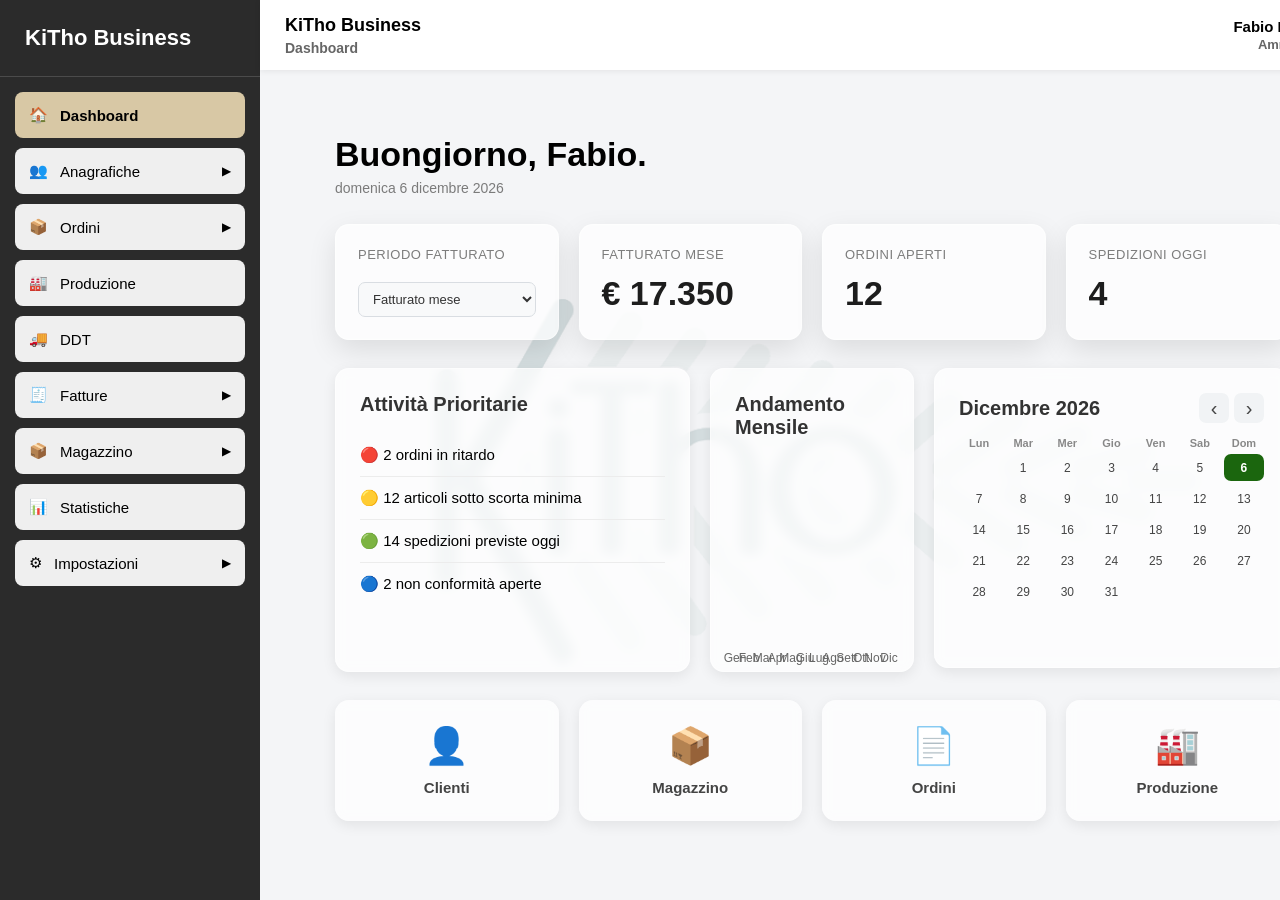
==== index.html @ 61ea40e3 "creato comando IMPORT EXCEL per menu Clienti" ====
<!DOCTYPE html>
<html lang="it">

<head>

    <meta charset="UTF-8">
    <meta name="viewport" content="width=device-width, initial-scale=1.0">

    <title>KiTho Business</title>

    <link rel="stylesheet" href="assets/css/variables.css">
    <link rel="stylesheet" href="assets/css/layout.css">
    <link rel="stylesheet" href="assets/css/components.css">
    <link rel="stylesheet" href="assets/css/main.css">
    <link rel="stylesheet" href="assets/css/login.css">
    <link rel="stylesheet" href="assets/css/dashboard.css">
    <link rel="stylesheet" href="components/button/button.css">
    <link rel="stylesheet" href="components/tabs/tabs.css">
    <link rel="stylesheet" href="components/modal/modal.css">
    <link rel="stylesheet" href="components/table/table.css">
    <link rel="stylesheet" href="modules/records/agents.css">
    <link rel="stylesheet" href="modules/records/customers.css">
    <link rel="stylesheet" href="modules/pn-warehouse/pn-warehouse.css">
    <link rel="stylesheet" href="modules/settings/company.css">
    <link rel="stylesheet" href="modules/access/access.css">
    <link rel="stylesheet" href="modules/access/access-new-user.css">
    <link rel="stylesheet" href="modules/settings/internal-warehouse.css">
    <link rel="stylesheet" href="modules/settings/system.css">
    <link rel="stylesheet" href="modules/settings/appearance.css">
    <link rel="stylesheet" href="modules/settings/documents.css">
    <link rel="stylesheet" href="modules/records/customer/customer-documents.css">
    <link rel="stylesheet" href="modules/records/customer/customer-notes.css">
    <link rel="stylesheet" href="modules/records/customer/customer-attachments.css">
    <link rel="stylesheet" href="modules/records/suppliers.css">
    <link rel="stylesheet" href="modules/bom/bom-list.css">
    <link rel="stylesheet" href="modules/items/items.css">
    <link rel="stylesheet" href="modules/items-selector/items-selector.css">
    <link rel="icon" type="image/png" href="assets/images/logo_KT_favicon2.png">
    
    

</head>

<body>

    <div id="app"></div>

    <script src="assets/libs/xlsx.full.min.js"></script>

    <script src="services/mock/users.js"></script>
    <script src="services/mock/roles.js"></script>
    <script src="config/version.js"></script>
    <script src="modules/auth/session.js"></script>
    <script src="modules/auth/logout.js"></script>
    <script src="modules/auth/auth.js"></script>
    <script src="modules/auth/login.js"></script>
    <script src="modules/core/utils.js"></script>
    <script src="modules/core/workspace.js"></script>
    <script src="modules/core/router.js"></script>
    <script src="modules/pages/dashboard.js"></script>
    <script src="modules/pages/pages.js"></script>
    <script src="modules/bom/bom-list.js"></script>
    <script src="modules/bom/bom-new.js"></script>
    <script src="modules/bom/bom-detail.js"></script>
    <script src="modules/records/agents.js"></script>
    <script src="modules/export/export-excel.js"></script>
    <script src="modules/settings/company-data.js"></script>
    <script src="modules/settings/masterdata.js"></script>
    <script src="modules/records/customer/customer-import.js"></script>
    <script src="modules/records/customers.js"></script>
    <script src="modules/pn-warehouse/pn-warehouse.js"></script>
    <script src="modules/pn-warehouse/pn-warehouse-load.js"></script>
    <script src="modules/pn-warehouse/pn-warehouse-unload.js"></script>
    <script src="modules/pn-warehouse/pn-warehouse-transfer.js"></script>
    <script src="modules/pn-warehouse/pn-warehouse-inventory.js"></script>
    <script src="modules/stock-warehouse/stock-warehouse.js"></script>
    <script src="modules/stock-warehouse/stock-warehouse-tabs.js"></script>
    <script src="modules/sales-invoice/sales-invoice.js"></script>
    <script src="modules/sales-invoice/sales-invoice-tab.js"></script>
    <script src="modules/sales-invoice/sales-invoice-new.js"></script>
    <script src="modules/sales-invoice/sales-invoice-details.js"></script>
    <script src="modules/purchasing-invoice/purchasing-invoice.js"></script>
    <script src="modules/purchasing-invoice/purchasing-invoice-tab.js"></script>
    <script src="modules/purchasing-invoice/purchasing-invoice-new.js"></script>
    <script src="modules/purchasing-invoice/purchasing-invoice-details.js"></script>
    <script src="modules/ddt/ddt.js"></script>
    <script src="modules/ddt/ddt-tabs.js"></script>
    <script src="modules/ddt/ddt-new.js"></script>
    <script src="modules/ddt/ddt-details.js"></script>
    <script src="modules/records/customer/customer-tabs.js"></script>
    <script src="modules/records/customer/customer-anagraphic.js"></script>
    <script src="modules/records/customer/customer-contacts.js"></script>
    <script src="modules/records/customer/customer-commercial.js"></script>
    <script src="modules/records/customer/customer-tax.js"></script>
    <script src="modules/records/customer/customer-documents.js"></script>
    <script src="modules/records/customer/customer-notes.js"></script>
    <script src="modules/records/customer/customer-attachments.js"></script>
    <script src="modules/records/customer/customer-attachments-modal.js"></script>
    <script src="modules/records/customer/customer-details.js"></script>
    <script src="modules/records/customer/customer-new.js"></script>
    <script src="modules/records/suppliers.js"></script>
    <script src="modules/records/suppliers/suppliers-tabs.js"></script>
    <script src="modules/records/suppliers/suppliers-anagraphic.js"></script>
    <script src="modules/records/suppliers/suppliers-contacts.js"></script>
    <script src="modules/records/suppliers/suppliers-notes.js"></script>
    <script src="modules/records/suppliers/suppliers-attachments.js"></script>
    <script src="modules/records/suppliers/suppliers-attachments-modal.js"></script>
    <script src="modules/records/suppliers/suppliers-details.js"></script>
    <script src="modules/records/suppliers/suppliers-new.js"></script>
    <script src="modules/records/carriers.js"></script>
    <script src="modules/records/carriers/carriers-tabs.js"></script>
    <script src="modules/records/carriers/carriers-anagraphic.js"></script>
    <script src="modules/records/carriers/carriers-contacts.js"></script>
    <script src="modules/records/carriers/carriers-notes.js"></script>
    <script src="modules/records/carriers/carriers-attachments.js"></script>
    <script src="modules/records/carriers/carriers-attachments-modal.js"></script>
    <script src="modules/records/carriers/carriers-details.js"></script>
    <script src="modules/records/carriers/carriers-new.js"></script>
    <script src="modules/items/items.js"></script>
    <script src="modules/items/items-stock.js"></script>
    <script src="modules/items-selector/items-selector.js"></script>
    <script src="modules/core/menu.js"></script>
    <script src="modules/core/permissions.js"></script>
    <script src="modules/core/sidebar.js"></script>
    <script src="modules/layout/layout.js"></script>
    <script src="modules/settings/company.js"></script>
    <script src="modules/access/access.js"></script>
    <script src="modules/access/access-new-user.js"></script>
    <script src="modules/settings/system.js"></script>
    <script src="modules/settings/internal-warehouse.js"></script>
    <script src="modules/settings/appearance.js"></script>
    <script src="modules/settings/documents.js"></script>
    <script src="modules/core/app.js"></script>
    <script src="components/tabs/tabs.js"></script>
    <script src="components/table/table.js"></script>
    <script src="components/modal/modal.js"></script>

    
    

</body>

</html>
---- assets/css/variables.css ----
:root {

    /* ==========================================================
       COLORS
    ========================================================== */

    /* ==========================================================
       BRAND
    ========================================================== */

    --km-text-primary: #222222;
    --km-text-secondary: #666666;

    /* ==========================================================
       BACKGROUND
    ========================================================== */

    --km-background: #f4f4f4;
    --km-surface: #ffffff;

    /* ==========================================================
       SIDEBAR
    ========================================================== */

    --km-sidebar-bg: #2b2b2b;
    --km-sidebar-text: #ffffff;
    --km-sidebar-hover: #3a3a3a;
    --km-sidebar-active: #d8c8a5;
    --km-sidebar-tree-line: #5f5f5f;

    /* ==========================================================
       BORDERS
    ========================================================== */

    --km-border: #dddddd;

    /* ==========================================================
       STATUS
    ========================================================== */

    --km-success: #28a745;
    --km-warning: #ffc107;
    --km-danger: #dc3545;

}
---- assets/css/layout.css ----
/* ==========================================================
   LAYOUT PRINCIPALE
========================================================== */

* {
    box-sizing: border-box;
}

html,
body {
    margin: 0;
    padding: 0;
    height: 100%;
    font-family: Ebrima, sans-serif;
    background: #f4f5f7;
}

#app {
    height: 100vh;
}

.km-layout {
    display: flex;
    height: 100vh;
}

/* ==========================================================
   SIDEBAR
========================================================== */

.km-sidebar {

    width: 260px;

    min-width:260px;

    flex-shrink:0;

    background: var(--km-sidebar-bg);

    color: var(--km-sidebar-text);

    display: flex;

    flex-direction: column;

    overflow-y: auto;

    overflow-x: hidden;

    height: calc(100vh - var(--km-header-height));

}

.km-logo {

    padding: 25px;

    font-size: 22px;

    font-weight: bold;

    border-bottom: 1px solid rgba(255,255,255,.15);

}

.km-menu {

    display: flex;

    flex-direction: column;

    padding: 15px;

    gap: 10px;

}

.km-menu button {

    border: none;

    padding: 14px;

    border-radius: 8px;

    cursor: pointer;

    font-size: 15px;

}

/* ==========================================================
   CONTENUTO
========================================================== */

.km-content {

    flex: 1;

    display: flex;

    flex-direction: column;

}

.km-header {

    height: 70px;

    background: white;

    display: flex;

    align-items: center;

    padding: 0 25px;

    font-size: 22px;

    font-weight: bold;

    box-shadow: 0 1px 6px rgba(0,0,0,.08);

}

.km-workspace{

    flex:1;

    min-width:0;

    display:flex;

    flex-direction:column;

    padding:30px;

    overflow-y:auto;

    overflow-x:auto;

    scrollbar-gutter:stable;

}




/**
RUOLI
*/

.km-settings-toolbar{

    display:flex;

    justify-content:flex-start;

    margin-bottom:20px;

}

.km-settings-table{

    width:100%;

    overflow:auto;

}

.km-settings-table table{

    width:auto;

    min-width:500px;

    border-collapse:collapse;

}

.km-settings-table th{

    text-align:left;

    padding:12px;

    border-bottom:1px solid #E5E7EB;

}

.km-settings-table td{

    padding:12px;

    border-bottom:1px solid #F0F0F0;

}

.km-settings-actions{

    white-space:nowrap;

}

.km-role-row{

    display:flex;

    align-items:center;

    gap:12px;

}

.km-settings-actions{

    white-space:nowrap;

    text-align:center;

}

.km-page-content{

    flex:1;

    overflow:auto;

}

.km-settings-table th:not(:first-child){

    text-align:center;

}

.km-settings-table td:not(:first-child){

    text-align:center;

}

.km-input{

    width:100%;
    height:36px;
    padding:0 10px;
    border:1px solid #d5d5d5;
    border-radius:6px;
    background:#fff;
    font-size:14px;
    outline:none;
    transition:.20s;
}

.km-input:focus{

    border-color:#4b7a58;

    box-shadow:0 0 0 3px rgba(75,122,88,.12);

}

.km-date-input{

    width:180px;

}
---- assets/css/components.css ----
/*
|--------------------------------------------------------------------------
| Components
|--------------------------------------------------------------------------
| Tutti i componenti riutilizzabili del gestionale.
|
| Pulsanti
| Form
| Tabelle
| Card
| Badge
| Popup
|--------------------------------------------------------------------------
*/

.km-menu-button.active {

    background-color: #d8c8a5;

    font-weight: 600;

}

.km-header-content{

    display:flex;

    justify-content:space-between;

    align-items:center;

    flex:1

}

.km-header-left{

    display:flex;

    flex-direction:column;

    gap:4px;

}

.km-header-user{

    position:relative;
    
    display:flex;

    flex-direction:column;

    align-items:flex-end;

    gap:2px;

    cursor:pointer;

}

.km-user-name{

    font-size:15px;

    font-weight:600;

}

.km-user-role{

    font-size:13px;

    color:var(--km-text-secondary);

}

.km-app-name {

    font-size: 18px;
    font-weight: 700;

}

.km-breadcrumb {

    font-size: 14px;
    color: var(--km-text-secondary);

}

.km-menu-button{

    display:flex;

    justify-content:space-between;

    align-items:center;

    width:100%;

}

.km-menu-left{

    display:flex;

    align-items:center;

    gap:12px;

}

.km-menu-arrow{

    font-size:12px;

}

.km-menu-group {

    width: 100%;

}

.km-submenu{

    display:none;

    flex-direction:column;

    position:relative;

    margin-left:18px;

    padding-left:14px;

}

.km-submenu.open{

    display:flex;

}

.km-submenu-button{

    position:relative;

    width:100%;

    border:none;

    background:transparent;

    color:white;

    text-align:left;

    padding:10px 14px 10px 18px;

    cursor:pointer;

    font-size:14px;

    border-radius:6px;

}

.km-submenu-button::before{

    content:"•";

    position:absolute;

    left:0;

    color:#bdbdbd;

}

.km-submenu-button:hover{

    background:rgba(255,255,255,.08);

}

.km-submenu-button.active{

    background:rgba(255,255,255,.12);

    border-left:3px solid #d8c8a5;

    font-weight:600;

}

.km-menu-arrow{

    transition:transform .20s ease;

}

.km-menu-arrow.open{

    transform:rotate(90deg);

}

.km-submenu::before{

    content:"";

    position:absolute;

    left:0;

    top:6px;

    bottom:6px;

    width:1px;

    background: var(--km-sidebar-tree-line);

}

/* ==========================================================
   HEADER USER MENU
========================================================== */

.km-user-top{

    display:flex;

    align-items:center;

    gap:8px;

}

.km-user-arrow{

    font-size:11px;

    transition:transform .20s ease;

}

.km-user-menu{

    position:absolute;

    top:60px;

    right:0;

    width:220px;

    background:white;

    border:1px solid var(--km-border);

    border-radius:8px;

    box-shadow:0 6px 18px rgba(0,0,0,.12);

    display:none;

    flex-direction:column;

    overflow:hidden;

    z-index:1000;

}

.km-user-menu.open{

    display:flex;

}

.km-user-menu-item{

    border:none;

    background:white;

    padding:14px 18px;

    text-align:left;

    cursor:pointer;

    font-size:14px;

}

.km-user-menu-item:hover{

    background:#f5f5f5;

}
---- assets/css/main.css ----
/*
|--------------------------------------------------------------------------
| Main
|--------------------------------------------------------------------------
| Punto di ingresso degli stili.
|--------------------------------------------------------------------------
*/
---- assets/css/login.css ----
.km-login{

    display:flex;

    justify-content:center;

    align-items:center;

    width:100vw;

    height:100vh;

    background:#f4f4f4;

}

.km-login-card{

    width:380px;

    background:white;

    border-radius:12px;

    padding:40px;

    display:flex;

    flex-direction:column;

    gap:16px;

    box-shadow:0 12px 40px rgba(0,0,0,.08);

}

.km-login-title{

    font-size:28px;

    font-weight:700;

    text-align:center;

}

.km-login-subtitle{

    text-align:center;

    color:#777;

    margin-bottom:30px;

}

.km-login-card input{

    padding:12px;

    border:1px solid #dcdcdc;

    border-radius:6px;

}

.km-login-card button{

    padding:14px;

    font-weight:600;

    border:none;

    border-radius:6px;

    cursor:pointer;

    background:var(--km-sidebar-bg);

    color:white;

}

.km-login-message{

    min-height:20px;

    color:#c62828;

    font-size:14px;

}

.km-login-logo{

    display:block;

    width:160px;

    max-width:70%;

    height:auto;

    margin:0 auto 20px auto;

}

.km-login-version{

    margin-top:20px;

    font-size:12px;

    color:#999;

    text-align:center;

    line-height:1.6;

}
---- assets/css/dashboard.css ----
/* ==========================================================
   DASHBOARD
========================================================== */

.km-dashboard{

    width:100%;
    height: auto;

    position:relative;


    padding:35px 45px;

    box-sizing:border-box;

}

.km-dashboard-logo{

    position:absolute;

    width:80%;

    left:50%;
    top:50%;

    transform:translate(-50%,-50%);

    opacity:.15;

    pointer-events:none;

    user-select:none;

    z-index:0;

}

.km-dashboard-content{

    position:relative;

    z-index:2;

    display:flex;

    flex-direction:column;

    gap:28px;

}

/* ==========================================================
   HEADER
========================================================== */

.km-dashboard-header{

    display:flex;

    justify-content:space-between;

    align-items:flex-start;

}

.km-dashboard-header h1{

    margin:0;

    font-size:34px;

    font-weight:600;

}

#km-dashboard-date{

    display:block;

    margin-top:6px;

    color:#7b7b7b;

    font-size:14px;

}

/* ==========================================================
   KPI
========================================================== */

.km-dashboard-kpi{

    display:grid;

    grid-template-columns:repeat(4,1fr);

    gap:20px;

}

.km-kpi-card{

    background:rgba(255,255,255,.72);

    backdrop-filter:blur(1px);

    -webkit-backdrop-filter:blur(1px);

    border:1px solid rgba(255,255,255,.45);

    border-radius:14px;

    padding:22px;

    box-shadow:0 10px 28px rgba(0,0,0,.10);

    transition:.25s;

}

.km-kpi-card:hover{

    transform:translateY(-2px);

    box-shadow:0 8px 20px rgba(0,0,0,.12);

}

.km-kpi-title{

    display:block;

    color:#7c7c7c;

    font-size:13px;

    margin-bottom:12px;

    text-transform:uppercase;

    letter-spacing:.5px;

}

.km-kpi-card h2{

    margin:0;

    font-size:34px;

    font-weight:700;

    color:#1d1d1d;

}

/* ==========================================================
   PANNELLI CENTRALI
========================================================== */

.km-dashboard-panels{

    display:grid;

    grid-template-columns:355px 1fr 355px;

    gap:20px;

}

.km-dashboard-panel{

    background:rgba(255,255,255,.72);

    backdrop-filter:blur(6px);

    -webkit-backdrop-filter:blur(6px);

    border:1px solid rgba(255,255,255,.45);

    border-radius:14px;

    padding:24px;

    box-shadow:0 4px 14px rgba(0,0,0,.08);

    min-height:260px;

}

.km-dashboard-panel h3{

    margin:0 0 18px 0;

    font-size:20px;

    font-weight:600;

    color:#333;

}

.km-dashboard-panel ul{

    list-style:none;

    padding:0;

    margin:0;

}

.km-dashboard-panel li{

    padding:12px 0;

    border-bottom:1px solid #ececec;

    font-size:15px;

}

.km-dashboard-panel li:last-child{

    border-bottom:none;

}

.km-dashboard-chart-placeholder{

    width:100%;

    height:190px;

    border:2px dashed #d8d8d8;

    border-radius:10px;

    display:flex;

    justify-content:center;

    align-items:center;

    color:#999;

    font-size:15px;

}

/* ==========================================================
   SHORTCUT
========================================================== */

.km-dashboard-shortcuts{

    display:grid;

    grid-template-columns:repeat(4,1fr);

    gap:20px;

}

.km-dashboard-shortcut{

    background:rgba(255,255,255,.72);

    backdrop-filter:blur(6px);

    -webkit-backdrop-filter:blur(6px);

    border:1px solid rgba(255,255,255,.45);

    border:none;

    border-radius:14px;

    padding:25px;

    box-shadow:0 4px 14px rgba(0,0,0,.08);

    cursor:pointer;

    transition:.25s;

    display:flex;

    flex-direction:column;

    align-items:center;

    justify-content:center;

    gap:12px;

    font-size:36px;

}

.km-dashboard-shortcut:hover{

    transform:translateY(-3px);

    box-shadow:0 8px 24px rgba(0,0,0,.15);

}

.km-dashboard-shortcut span{

    font-size:15px;

    font-weight:600;

    color:#444;

}

/* ==========================================================
   RESPONSIVE
========================================================== */

@media(max-width:1200px){

    .km-dashboard-kpi{

        grid-template-columns:repeat(2,1fr);

    }

    .km-dashboard-panels{

        grid-template-columns:1fr;

    }

    .km-dashboard-shortcuts{

        grid-template-columns:repeat(2,1fr);

    }

}

@media(max-width:700px){

    .km-dashboard{

        padding:20px;

    }

    .km-dashboard-kpi{

        grid-template-columns:1fr;

    }

    .km-dashboard-shortcuts{

        grid-template-columns:1fr;

    }

    .km-dashboard-header h1{

        font-size:28px;

    }

}

/* ==========================================================
   GRAFICO
========================================================== */

.km-dashboard-chart{

    width: 100%;
    
    height:190px;

    display:flex;

    align-items:flex-end;

}

.km-chart-bars{

    width:100%;

    height:100%;

    display:flex;

    justify-content:space-between;

    align-items:flex-end;

    gap:14px;

}

.km-bar{

    flex:5;

    background:linear-gradient(180deg,#3c98fb7f,#2d74d7);

    border-radius:8px 8px 0 0;

    position:relative;

    transition:.25s;

}

.km-bar:hover{

    filter:brightness(1.08);

}

.km-bar span{

    position:absolute;

    bottom:-18px;

    left:50%;

    transform:translateX(-50%);

    font-size:12px;

    color:#666;

}

.km-current{

    background:linear-gradient(180deg,#4fd57e9f,#2aa65b);

}

/* ==========================================================
   CALENDARIO
========================================================== */

.km-calendar-panel{

    height:300px;

    box-sizing:border-box;

}

.km-calendar-header{

    display:flex;

    justify-content:space-between;

    align-items:center;

    margin-bottom:14px;

}

.km-calendar-header h3{

    margin:0;

    font-size:20px;

    font-weight:600;

    color:#333;

    text-transform:capitalize;

}

.km-calendar-nav{

    display:flex;

    gap:5px;

}

.km-calendar-nav button{

    width:30px;

    height:30px;

    border:none;

    border-radius:7px;

    background:#f1f3f5;

    color:#444;

    font-size:20px;

    line-height:1;

    cursor:pointer;

    transition:.2s;

}

.km-calendar-nav button:hover{

    background:#e2e6ea;

}

.km-calendar-weekdays{

    display:grid;

    grid-template-columns:repeat(7,1fr);

    gap:4px;

    margin-bottom:5px;

}

.km-calendar-weekdays span{

    text-align:center;

    font-size:11px;

    font-weight:600;

    color:#888;

}

.km-calendar-days{

    display:grid;

    grid-template-columns:repeat(7,1fr);

    gap:4px;

    min-height:151px;

}

.km-calendar-day{

    min-height:27px;

    display:flex;

    align-items:center;

    justify-content:center;

    border-radius:7px;

    font-size:12px;

    color:#444;

    cursor:pointer;

    transition:.2s;

}

.km-calendar-day:hover{

    background:#f1f3f5;

}

.km-calendar-day.km-calendar-empty{

    cursor:default;

}

.km-calendar-day.km-calendar-today{

    background:#1b660e;

    color:white;

    font-weight:700;

}

.km-calendar-day.km-calendar-today:hover{

    background:#2565bd;

}

.km-kpi-filter-card{

    display:flex;

    flex-direction:column;

    justify-content:center;

}

.km-kpi-select{

    width:100%;

    margin-top:8px;

    padding:8px 34px 8px 10px;

    border:1px solid #d9dde2;

    border-radius:7px;

    background:#f8f9fa;

    color:#333;

    font-family:inherit;

    font-size:13px;

    font-weight:500;

    cursor:pointer;

    outline:none;

    appearance:auto;

}

.km-kpi-select:focus{

    border-color:#2d74d7;

    box-shadow:0 0 0 2px rgba(45,116,215,.12);

}
---- components/button/button.css ----
/*
|--------------------------------------------------------------------------
| Buttons
|--------------------------------------------------------------------------
*/

.km-button{

    display:inline-flex;

    align-items:center;

    justify-content:center;

    gap:8px;

    min-height:40px;

    padding:10px 18px;

    border-radius:8px;

    border:1px solid transparent;

    font-size:14px;

    font-weight:600;

    cursor:pointer;

    transition:.20s;

}

.km-button:hover{

    transform:translateY(-1px);

}

.km-button-primary{

    background:#4f6f52;

    color:#ffffff;

    border-color:#4f6f52;

}

.km-button-primary:hover{

    background:#446148;

}

.km-button-secondary{

    background:#ffffff;

    color:#333333;

    border-color:#d8d8d8;

}

.km-button-secondary:hover{

    background:#f7f7f7;

}

.km-button-danger{

    background:#c84d4d;

    color:#ffffff;

}

.km-button-danger:hover{

    background:#b44141;

}

.km-button-export{

    background:#ecf4e9ca;

    color:#086905;

    border-color: #4f6f52;

    margin-left: auto;

    transition:0.2s;
}

.km-button-export:hover{

    background:#67ca6e;

    color:#065b03;

    transform:translateY(-1px);

}


.km-button-import{

    background:#ecf4e9ca;

    color:#086905;

    border-color: #4f6f52;

    margin-left: auto;

    transition:0.2s;

}

.km-button-import:hover{

    background:#fef60b;

    color:#065b03;;

    transform:translateY(-1px);

}

.km-button-icon{

    width:18px;
    height:18px;
    display:block;

}

.km-button-neutral{

    background:#bbe7f45c;

    color:#2c26d3;

    border-color: #2c26d3;

}

.km-button-warning{

    background:#dbf1f7c1;

    color:#070386;

    border-color: #6157e6;
}

.km-button-plus{

    color: white;
    width:34px;
    height:34px;
    padding:0;
    font-size:18px;
    background-color: #325e40;
    border-radius:8px;
    border:1px solid transparent;
    font-size:20px;
    font-weight:500;
    cursor:pointer;
    transition:.20s;
    
}
.km-button-plus:hover{
    transform:translateY(+1px);
}

.km-button-delete{

    color: white;
    width:34px;
    height:34px;
    padding:0;
    font-size:18px;
    background-color: #d64a20;
    border-radius:8px;
    border:1px solid transparent;
    font-size:20px;
    font-weight:500;
    cursor:pointer;
    transition:.20s;
    
}
.km-button-delete:hover{
    transform:translateY(+1px);
}
---- components/modal/modal.css ----
.km-modal-overlay{

    position:fixed;

    inset:0;

    background:rgba(0,0,0,.45);

    display:flex;

    justify-content:center;

    align-items:center;

    z-index:9999;

}

.km-modal{

    background:#ffffff;

    border-radius:12px;

    overflow:hidden;

    box-shadow:0 20px 60px rgba(0,0,0,.25);

}

.km-modal-header{

    display:flex;

    justify-content:space-between;

    align-items:center;

    padding:18px 24px;

    border-bottom:1px solid #e5e5e5;

}

.km-modal-title{

    font-size:20px;

    font-weight:600;

}

.km-modal-close{

    background:none;

    border:none;

    cursor:pointer;

    font-size:22px;

}

.km-modal-body{

    padding:24px;

    min-height:250px;

}

.km-modal-footer{

    padding:16px 24px;

    border-top:1px solid #e5e5e5;

    display:flex;

    justify-content:flex-end;

    gap:10px;

}

.km-modal-small{

    width:450px;

}

.km-modal-medium{

    width:700px;

}

.km-modal-large{

    width:1000px;

}
---- components/table/table.css ----
.km-table{

    width:100%;

    border-collapse:collapse;

    background:#ffffff;

}

.km-table th{

    background:#f6f6f6;

    padding:12px;

    text-align:left;

    border-bottom:1px solid #d8d8d8;

}

.km-table td{

    padding:12px;

    border-bottom:1px solid #ececec;

}

.km-table tbody tr:hover{

    background:#fafafa;

}

/*
|--------------------------------------------------------------------------
| Badge
|--------------------------------------------------------------------------
*/

.km-badge{

    display:inline-flex;

    align-items:center;

    justify-content:center;

    min-width:90px;

    padding:4px 10px;

    border-radius:999px;

    font-size:12px;

    font-weight:600;

}

.km-badge-success{

    background:#dff3e2;

    color:#2e7d32;

}

.km-badge-danger{

    background:#fde7e7;

    color:#c62828;

}

.km-badge-warning{

    background:#fff3cd;

    color:#9c6b00;

}

.km-badge-info{

    background:#e8f1ff;

    color:#1565c0;

}

/*
|--------------------------------------------------------------------------
| Actions
|--------------------------------------------------------------------------
*/

.km-table-actions{

    display:flex;

    gap:8px;

    justify-content:center;

}

.km-action-button{

    width:34px;

    height:34px;

    border:none;

    border-radius:8px;

    background:#f4f4f4;

    cursor:pointer;

    transition:.20s;

    font-size:15px;

}

.km-action-button:hover{

    transform:translateY(-1px);

    background:#e8e8e8;

}

.km-edit-button:hover{

    background:#c8eecd;

}

.km-print-button:hover{

    background:#f1fa99;

}

.km-delete-button:hover{

    background:#f7b5b5;

}

.km-lock-button:hover{

    background:#c8dbf8;

}

.km-actions-column{

    width:140px;

    text-align:center;

}

/*----------------------------------------------------
SETTAGGIO TASTI ATTIVODISATTIVO IN ANAGRAFICA ARTICOLI
----------------------------------------------------*/

.ktb-status{

    display:flex;

    justify-content:center;

    align-items:center;

}

.ktb-status-dot{

    display:inline-block;

    width:20px;

    height:20px;

    border-radius:50%;
   
    box-shadow:
    inset 0 1px 2px rgba(255,255,255,.35),
    0 1px 2px rgba(0,0,0,.20);

}

.ktb-status-dot.active{

    background:
        radial-gradient(circle at 30% 30%,
            #8dff8d 0%,
            #27c227 40%,
            #0a8c0a 100%);

}

.ktb-status-dot.inactive{

    background:
        radial-gradient(circle at 30% 30%,
            #ff8c8c 0%,
            #e12626 40%,
            #980000 100%);
}
---- modules/records/agents.css ----
/* ==========================================================
   FILTRI TABELLA AGENTI
   ========================================================== */

.km-agents-page .km-table-filter-row td {

    padding: 1mm 1mm;

    background: #F8F9FB;

    border-top: 1px solid #E5E7EB;
    border-bottom: 1px solid #E5E7EB;

}

.km-agents-page .km-table-filter {

    width: 100%;

    box-sizing: border-box;

    height: 9mm;

    padding: 0 2.5mm;

    border: 1px solid #D1D5DB;

    border-radius: 1.5mm;

    background: #FFFFFF;

    color: #374151;

    font-family: inherit;

    font-size: 4.2mm;

    outline: none;

    transition:
        border-color 0.15s ease,
        box-shadow 0.15s ease,
        background 0.15s ease;

}

.km-agents-page .km-table-filter::placeholder {

    color: #9CA3AF;

    opacity: 1;

}

.km-agents-page .km-table-filter:hover {

    border-color: #B8BEC8;

}

.km-agents-page .km-table-filter:focus {

    border-color: #0B5FFF;

    box-shadow: 0 0 0 0.6mm rgba(11, 95, 255, 0.10);

    background: #FFFFFF;

}

/* ==========================================================
   COLONNA DETTAGLI AGENTE
   ========================================================== */

.km-agents-page .km-details-column {

    width: 9mm;

    min-width: 9mm;

    max-width: 9mm;

    text-align: center;

    padding: 0;

}

.km-agents-page .km-details-button {

    width: 6mm;

    height: 6mm;

    padding: 0;

    display: inline-flex;

    align-items: center;

    justify-content: center;

    border: 0;

    background: transparent;

    cursor: pointer;

    font-size: 3.5mm;

    border-radius: 1.5mm;

    transition:
        background 0.15s ease,
        transform 0.15s ease;

}

.km-agents-page .km-details-button:hover {

    background: #EEF3FF;

    transform: scale(1.08);

}

.km-agents-page .km-details-button:active {

    transform: scale(0.96);

}

/* ==========================================================
   LARGHEZZA COLONNA CODICE
   ========================================================== */

.km-agents-page .km-table th:nth-child(2),
.km-agents-page .km-table td:nth-child(2) {

    width: 22mm;
    min-width: 22mm;

    white-space: nowrap;

}

/* ==========================================================
   TABELLA
   ========================================================== */

.km-agents-page .km-table {

    width: 700px;

    table-layout: auto;

}

.km-agents-page .km-table th,
.km-agents-page .km-table td {

    white-space: nowrap;

}
---- modules/records/customers.css ----
/* ==========================================================
   FILTRI TABELLA CLIENTI
   ========================================================== */

.km-customers-page .km-table-filter-row td {

    padding: 1mm 1mm;

    background: #F8F9FB;

    border-top: 1px solid #E5E7EB;
    border-bottom: 1px solid #E5E7EB;

}


.km-customers-page .km-table-filter {

    width: 100%;

    box-sizing: border-box;

    height: 9mm;

    padding: 0 2.5mm;

    border: 1px solid #D1D5DB;

    border-radius: 1.5mm;

    background: #FFFFFF;

    color: #374151;

    font-family: inherit;

    font-size: 4.2mm;

    outline: none;

    transition:
        border-color 0.15s ease,
        box-shadow 0.15s ease,
        background 0.15s ease;

}


.km-customers-page .km-table-filter::placeholder {

    color: #9CA3AF;

    opacity: 1;

}


.km-customers-page .km-table-filter:hover {

    border-color: #B8BEC8;

}


.km-customers-page .km-table-filter:focus {

    border-color: #0B5FFF;

    box-shadow: 0 0 0 0.6mm rgba(11, 95, 255, 0.10);

    background: #FFFFFF;

}

/* ==========================================================
   COLONNA DETTAGLI CLIENTE
   ========================================================== */

.km-customers-page .km-details-column {

    width: 9mm;

    min-width: 9mm;

    max-width: 9mm;

    text-align: center;

    padding: 0;

}


.km-customers-page .km-details-button {

    width: 6mm;

    height: 6mm;

    padding: 0;

    display: inline-flex;

    align-items: center;

    justify-content: center;

    border: 0;

    background: transparent;

    cursor: pointer;

    font-size: 3.5mm;

    border-radius: 1.5mm;

    transition:
        background 0.15s ease,
        transform 0.15s ease;

}


.km-customers-page .km-details-button:hover {

    background: #EEF3FF;

    transform: scale(1.08);

}


.km-customers-page .km-details-button:active {

    transform: scale(0.96);

}

.km-customers-page .km-table th:nth-child(2),
.km-customers-page .km-table td:nth-child(2) {

    width: 22mm;
    min-width: 22mm;

    white-space: nowrap;
}

.km-customers-page .km-table {

    width: 100%;
    table-layout: auto;
}

.km-customers-page .km-table th,
.km-customers-page .km-table td {

    white-space: nowrap;
}

.km-customer-page{

    display:flex;

    flex-direction:column;

    height:100%;

}

#km-customer-content{

    flex:1;

    overflow:auto;

}

.km-company-footer{

    flex-shrink:0;

}

/* ==========================================================
   PER FASCIA RIASSUNTIVA HEADER _ V02
   ========================================================== */
/*

.km-customer-header{

    display:flex;

    justify-content:space-between;

    align-items:center;

    margin-bottom:6mm;

}

.km-customer-code{

    font-weight:600;

    color:#6B7280;

}

.km-customer-summary{

    display:flex;

    justify-content:space-between;

    gap:6mm;

    margin-bottom:6mm;

}

.km-customer-summary-left{

    display:flex;

    gap:3mm;

    flex:1;

}

.km-summary-card{

    flex:1;

    background:#FFFFFF;

    border:1px solid #E5E7EB;

    border-radius:2mm;

    padding:3mm;

    display:flex;

    flex-direction:column;

    gap:1.5mm;

}

.km-summary-card span{

    font-size:3.5mm;

    color:#6B7280;

}

.km-summary-card strong{

    font-size:5mm;

}

.km-customer-summary-right{

    width:60mm;

}

.km-summary-status{

    background:#FFFFFF;

    border:1px solid #E5E7EB;

    border-radius:2mm;

    padding:4mm;

    display:flex;

    flex-direction:column;

    gap:2mm;

}

.km-summary-title{

    font-weight:600;

}

.km-customer-tabs{

    margin-bottom:6mm;

}

.km-customer-content{

    min-height:120mm;

}
*/

/* ==========================================================
   FASCIA RIASSUNTIVA CLIENTE _V03
   ========================================================== */

.km-customer-summary{

    display:flex;

    gap:4mm;

    margin-bottom:5mm;

}

.km-summary-card{

    flex:1;

    background:#FFFFFF;

    border:1px solid #E5E7EB;

    border-radius:3mm;

    padding:4mm;

    box-shadow:0 1px 4px rgba(0,0,0,.05);

}

.km-summary-title{

    font-size:3.2mm;

    color:#6B7280;

    margin-bottom:2mm;

}

.km-summary-value{

    font-size:5mm;

    font-weight:600;

    color:#111827;

}

.km-summary-highlight .km-summary-value{

    color:#0B5FFF;

}
---- modules/pn-warehouse/pn-warehouse.css ----
.km-modal-overlay{

    position:fixed;
    inset:0;

    background:rgba(0,0,0,.45);

    display:flex;
    justify-content:center;
    align-items:center;

    z-index:9999;

}

.km-modal{

    width:420px;

    background:#ffffff;

    border-radius:10px;

    overflow:hidden;

    box-shadow:0 10px 35px rgba(0,0,0,.25);

}

.km-modal-header{

    padding:16px 20px;

    font-size:20px;
    font-weight:600;

    border-bottom:1px solid #e5e5e5;

}

.km-modal-body{

    padding:20px;

    display:flex;
    flex-direction:column;
    gap:12px;

}

.km-modal-footer{

    padding:20px;

    border-top:1px solid #e5e5e5;

    display:flex;
    justify-content:flex-end;

}

.km-modal-button{

    width:100%;

    justify-content:center;

}

.km-movement-table{

    width:100%;
    margin-top:55px;

}

.km-movement-head{

    display:grid;

    grid-template-columns:
        180px
        1fr
        220px
        90px
        600px
        40px
        45px;
        
    gap:12px;

    font-weight:600;

    padding:0 0 10px 0;

    border-bottom:1px solid #dcdcdc;

    margin-bottom:10px;

}

.km-movement-row{

    display:grid;

    grid-template-columns:
        180px
        1fr
        220px
        90px
        600px
        45px
        45px;

    gap:8px;

    align-items:center;

    margin-bottom:10px;

}

.km-form-header{

    display:flex;

    align-items:center;

    gap:15px;

    margin:20px 0;

}

.km-form-footer{

    display:flex;

    gap:10px;

    margin-top:30px;

}

.km-transfer-head{
    
    display:grid;

    grid-template-columns:
        170px     /* Codice */
        1fr       /* Descrizione */
        180px     /* Da */
        180px     /* A */
        80px      /* Quantità */
        600px     /* Note */
        40px      /* + */
        40px;     /* - */
    
    gap:12px;

    align-items:center;

    font-weight:600;

    padding:0 0 10px 0;

    border-bottom:1px solid #dcdcdc;

    margin-bottom:10px;
    
}

.km-transfer-row{
    
    display:grid;

    grid-template-columns:
        170px     /* Codice */
        1fr       /* Descrizione */
        180px     /* Da */
        180px     /* A */
        80px      /* Quantità */
        600px     /* Note */
        40px      /* + */
        40px;     /* - */
    
    gap:12px;

    align-items:center;

    margin-bottom:10px;
    
}

.km-transfer-table{

    width:100%;
    margin-top:25px;

}














.km-adjustment-head{
    
    display:grid;

    grid-template-columns:
        170px      /* Codice */
        1fr        /* Descrizione */
        180px      /* Magazzino */
        80px       /* Giacenza */
        80px       /* Nuova */
        70px       /* Delta */
        420px      /* Motivo */
        40px       /* + */
        40px;      /* - */
    
    gap:12px;

    align-items:center;

    font-weight:600;

    padding:0 0 10px 0;

    border-bottom:1px solid #dcdcdc;

    margin-bottom:10px;
    
}

.km-adjustment-row{
    
    display:grid;

    grid-template-columns:
        170px      /* Codice */
        1fr        /* Descrizione */
        180px      /* Magazzino */
        80px       /* Giacenza */
        80px       /* Nuova */
        70px       /* Delta */
        420px      /* Motivo */
        40px       /* + */
        40px;      /* - */
    
    gap:12px;

    align-items:center;

    margin-bottom:10px;
    
}

.km-adjustment-table{

    width:100%;
    margin-top:25px;

}
---- modules/settings/company.css ----
.km-company-section{

    margin-top:20px;

}

.km-company-section h3{

    margin:0;

    font-size:24px;

    font-weight:700;

}

.km-company-section p{

    margin:10px 0 36px;

    color:#888;

    font-size:14px;

}

.km-company-footer{

    display:flex;

    justify-content:flex-end;

    gap:12px;

    margin-top:40px;

    padding-top:24px;

    border-top:1px solid #ececec;

}

.km-tabs{

    margin-top:24px;

    margin-bottom:30px;

}

.km-company-page{

    display:flex;

    flex-direction:column;

    height:100%;

}

.km-company-content{

    flex:1;

}

/* ==========================================================
   COMPANY FORM
========================================================== */

.km-company-form{

    display:grid;

    grid-template-columns:180px 1fr;

    row-gap:18px;

    column-gap: 12px;

    align-items:center;

    margin-top:24px;

}

.km-company-label{

    font-size:15px;

    font-weight:500;

}

.km-company-field{

    width:100%;

}


.km-company-field input{

    width:100%;

    height:38px;

    padding:0 12px;

    border:1px solid #d4d4d4;

    border-radius:8px;

    background:#fff;

    font-size:14px;

    outline:none;

    transition:.15s;

}

.km-company-field input:focus{

    border-color:#bca06b;

}

/**
.km-company-double{

    display:grid;

    grid-template-columns:1fr 70px;

    gap:18px;

}

.km-company-double-large{

    display:grid;

    grid-template-columns:180px 1fr;

    gap:18px;

}
*/

.km-company-inline{

    display:grid;

    grid-template-columns:1fr auto 70px;

    gap:10px;

    align-items:center;

}

.km-company-inline-large{

    display:grid;

    grid-template-columns:120px auto 1fr;

    gap:10px;

    align-items:center;

}

.km-company-inline span,

.km-company-inline-large span{

    font-size:14px;

    font-weight:500;

}

.km-company-field select{

    width:100%;

    height:38px;

    padding:0 12px;

    border:1px solid #d4d4d4;

    border-radius:8px;

    background:#fff;

    font-size:14px;

    outline:none;

    cursor:pointer;

}

.km-company-field select:focus{

    border-color:#bca06b;

}

/* ==========================================================
   BRANDING
========================================================== */

.km-branding-row{

    display:flex;

    align-items:center;

    gap:20px;

}

.km-logo-preview{

    width:190px;

    height:190px;

    border:1px solid #d4d4d4;

    border-radius:8px;

    background:#fafafa;

    display:flex;

    justify-content:center;

    align-items:center;

    overflow:hidden;

    color:#888;

    font-size:13px;

    text-align:center;

    padding:10px;

}

.km-logo-preview img{

    width:100%;

    height:100%;

    object-fit:contain;

}

.km-company-spacer{

    grid-column: 1 / -1;

    height: 12mm;

}
---- modules/access/access.css ----
/* ==========================================================
   TABELLA RUOLI
========================================================== */

.km-access-page #km-roles-table .km-table {

    width: 420px;

    table-layout: fixed;

}


/* ==========================================================
   COLONNA STATO
========================================================== */

.km-access-page #km-roles-table .km-table th:nth-child(2),
.km-access-page #km-roles-table .km-table td:nth-child(2) {

    width: 25mm;

    min-width: 25mm;

    max-width: 25mm;

    text-align: center;

}
---- modules/access/access-new-user.css ----
/* ==========================================================
   PAGINA NUOVO UTENTE
   ========================================================== */

.km-user-page {

    width: 100%;

}


/* ==========================================================
   FORM UTENTE
   ========================================================== */

.km-user-page .km-form-grid {

    display: grid;

    grid-template-columns:
        repeat(2, minmax(0, 1fr));

    gap: 5mm 8mm;

    padding: 8mm 0;

}


/* ==========================================================
   CAMPO
   ========================================================== */

.km-user-page .km-form-field {

    display: flex;

    flex-direction: column;

    gap: 1.5mm;

}


.km-user-page .km-form-field label {

    font-size: 3.8mm;

    font-weight: 600;

    color: #374151;

}


/* ==========================================================
   INPUT E SELECT
   ========================================================== */

.km-user-page .km-form-field input,
.km-user-page .km-form-field select {

    width: 100%;

    box-sizing: border-box;

    height: 9mm;

    padding:
        0
        2.5mm;

    border:
        1px solid
        #D1D5DB;

    border-radius:
        1.5mm;

    background:
        #FFFFFF;

    color:
        #374151;

    font-family:
        inherit;

    font-size:
        4.2mm;

    outline:
        none;

    transition:
        border-color
        0.15s ease,

        box-shadow
        0.15s ease;
}


/* ==========================================================
   HOVER
   ========================================================== */

.km-user-page .km-form-field input:hover,
.km-user-page .km-form-field select:hover {

    border-color:
        #B8BEC8;

}


/* ==========================================================
   FOCUS
   ========================================================== */

.km-user-page .km-form-field input:focus,
.km-user-page .km-form-field select:focus {

    border-color:
        #0B5FFF;

    box-shadow:
        0 0 0 0.6mm
        rgba(
            11,
            95,
            255,
            0.10
        );

}


/* ==========================================================
   FOOTER
   ========================================================== */

.km-user-page .km-company-footer {

    margin-top:
        6mm;

}

/* ==========================================================
   PASSWORD
   ========================================================== */

.km-user-page .km-password-wrapper {

    position: relative;

    width: 100%;

}


.km-user-page .km-password-wrapper input {

    padding-right: 11mm;

}


.km-user-page .km-password-toggle {

    position: absolute;

    top: 50%;

    right: 2mm;

    transform: translateY(-50%);

    width: 7mm;

    height: 7mm;

    padding: 0;

    display: flex;

    align-items: center;

    justify-content: center;

    border: 0;

    background: transparent;

    cursor: pointer;

    font-size: 4mm;

    border-radius: 1.5mm;

}


.km-user-page .km-password-toggle:hover {

    background: #EEF3FF;

}
---- modules/settings/internal-warehouse.css ----
/* ==========================================================
   FILTRI TABELLA MAGAZZINI
   ========================================================== */

.km-warehouses-page .km-table-filter-row td {

    padding: 1mm 1mm;

    background: #F8F9FB;

    border-top: 1px solid #E5E7EB;
    border-bottom: 1px solid #E5E7EB;

}

.km-warehouses-page .km-table-filter {

    width: 100%;

    box-sizing: border-box;

    height: 9mm;

    padding: 0 2.5mm;

    border: 1px solid #D1D5DB;

    border-radius: 1.5mm;

    background: #FFFFFF;

    color: #374151;

    font-family: inherit;

    font-size: 4.2mm;

    outline: none;

    transition:
        border-color 0.15s ease,
        box-shadow 0.15s ease,
        background 0.15s ease;

}

.km-warehouses-page .km-table-filter::placeholder {

    color: #9CA3AF;

    opacity: 1;

}

.km-warehouses-page .km-table-filter:hover {

    border-color: #B8BEC8;

}

.km-warehouses-page .km-table-filter:focus {

    border-color: #0B5FFF;

    box-shadow: 0 0 0 0.6mm rgba(11, 95, 255, 0.10);

    background: #FFFFFF;

}

/* ==========================================================
   COLONNA DETTAGLI MAGAZZINI
   ========================================================== */

.km-warehouses-page .km-details-column {

    width: 9mm;

    min-width: 9mm;

    max-width: 9mm;

    text-align: center;

    padding: 0;

}

.km-warehouses-page .km-details-button {

    width: 6mm;

    height: 6mm;

    padding: 0;

    display: inline-flex;

    align-items: center;

    justify-content: center;

    border: 0;

    background: transparent;

    cursor: pointer;

    font-size: 3.5mm;

    border-radius: 1.5mm;

    transition:
        background 0.15s ease,
        transform 0.15s ease;

}

.km-warehouses-page .km-details-button:hover {

    background: #EEF3FF;

    transform: scale(1.08);

}

.km-warehouses-page .km-details-button:active {

    transform: scale(0.96);

}

/* ==========================================================
   LARGHEZZA COLONNA CODICE
   ========================================================== */

.km-warehouses-page .km-table th:nth-child(2),
.km-warehouses-page .km-table td:nth-child(2) {

    width: 22mm;
    min-width: 22mm;

    white-space: nowrap;

}

/* ==========================================================
   TABELLA
   ========================================================== */

.km-warehouses-page .km-table {

    width: 700px;

    table-layout: auto;

}

.km-warehouses-page .km-table th,
.km-warehouses-page .km-table td {

    white-space: nowrap;

}
---- modules/settings/system.css ----
.km-system-section{

    margin-bottom:42px;

    padding-bottom:28px;

    border-bottom:1px solid #ececec;

}

.km-system-section:last-of-type{

    border-bottom:none;

}

.km-system-section h3{

    margin-bottom:24px;

    font-size:22px;

}

.km-system-buttons{

    display:flex;

    gap:14px;

    flex-wrap:wrap;

}

.km-company-value{

    display:flex;

    align-items:center;

    min-height:38px;

    color:#555;

}
---- modules/settings/appearance.css ----
.km-appearance-section{

    margin-top:24px;

}

.km-color-field{

    display:flex;

    justify-content:flex-start;

    align-items:center;

    gap:12px;

}

.km-color-field span{

    color:#666;

    font-size:14px;

    min-width:80px;

}

.km-color-field input[type="color"]{

    width:36px;

    height:36px;

    border:none;

    padding:0;

    background:transparent;

    cursor:pointer;

    flex:none;

}

.km-theme-preview{

    display:flex;

    width:100%;

    height:230px;

    border:1px solid #d9d9d9;

    border-radius:12px;

    overflow:hidden;

    margin-bottom:40px;

    background:#fff;

}

.km-preview-sidebar{

    width:180px;

    background:#1F2937;

    color:#fff;

    display:flex;

    align-items:center;

    justify-content:center;

    font-weight:600;

}

.km-preview-main{

    flex:1;

    display:flex;

    flex-direction:column;

}

.km-preview-header{

    height:60px;

    background:#ffffff;

    border-bottom:1px solid #e5e5e5;

    display:flex;

    align-items:center;

    padding-left:24px;

    font-weight:600;

}

.km-preview-workspace{

    flex:1;

    background:#f4f5f7;

    display:flex;

    gap:16px;

    justify-content:center;

    align-items:center;

}

.km-preview-primary{

    background:#0B5FFF;

    color:#fff;

    border:none;

    border-radius:8px;

    padding:12px 24px;

}

.km-preview-secondary{

    background:#6C757D;

    color:#fff;

    border:none;

    border-radius:8px;

    padding:12px 24px;

}

.km-page{

    display:flex;

    flex-direction:column;

    height:100%;

}

#km-appearance-content{

    flex:1;

}
---- modules/settings/documents.css ----
.km-documents-section{

    display:flex;

    flex-direction:column;

    gap:20px;

}

.km-documents-placeholder{

    display:flex;

    align-items:center;

    justify-content:center;

    min-height:420px;

    border:1px dashed #D5D8DC;

    border-radius:10px;

    background:#FAFAFA;

    color:#8A8A8A;

    font-size:16px;

    font-style:italic;

}

.km-btn{

    height:38px;

    padding:0 18px;

    border-radius:8px;

    border:1px solid #D5D8DC;

    background:#FFFFFF;

    cursor:pointer;

    transition:.2s;

}

.km-btn:hover{

    background:#F4F5F7;

}

.km-btn-primary{

    background:#0B5FFF;

    color:#FFF;

    border:none;

}

.km-btn-primary:hover{

    background:#0848C7;

}

.km-page{

    display:flex;

    flex-direction:column;

    height:100%;

}

#km-documents-content{

    flex:1;

}

.km-page-content{

    flex:1;

}
---- modules/records/customer/customer-documents.css ----
.km-document-history-header{

    display:flex;
    justify-content:space-between;
    align-items:flex-end;

    margin:24px 0 16px;

}

.km-document-history-title{

    font-size:18px;
    font-weight:600;

}

.km-document-history-counter{

    font-size:13px;
    color:#777;

}

/*------------------------
GRAFICA PER FILTRI RICERCA
------------------------*/

#customer-documents-table{

    margin-top:18px;

}

.km-table-filter{

    width:100%;

    padding:8px 10px;

    border:1px solid #d8d8d8;

    border-radius:6px;

    background:#fff;

    font-size:13px;

    transition:.20s;

}

.km-table-filter:focus{

    outline:none;

    border-color:#b99c5c;

    box-shadow:0 0 0 2px rgba(185,156,92,.15);

}
---- modules/records/customer/customer-notes.css ----
.km-customer-notes{

    width:100%;

    min-height:450px;

    resize:vertical;

    padding:12px;

    font-family:inherit;

    font-size:14px;

    line-height:1.5;

    border:1px solid #d5d5d5;

    border-radius:9px;

    background:#fff;

}
---- modules/records/customer/customer-attachments.css ----
.km-document-toolbar{

    display:flex;

    justify-content:flex-start;

    margin-bottom:15px;

}

.km-badge-contract{

    background:#dbeafe;
    color:#1d4ed8;

}

.km-badge-document{

    background:#f3f4f6;
    color:#374151;

}

.km-badge-certification{

    background:#dcfce7;
    color:#15803d;

}

.km-badge-visura{

    background:#ede9fe;
    color:#6d28d9;

}

.km-badge-quote{

    background:#ffedd5;
    color:#c2410c;

}

.km-badge-other{

    background:#e5e7eb;
    color:#4b5563;

}

/*------------------------
PER ALLEGARE UN DOCUMENTO
-------------------------*/

.km-upload-row{

    display:flex;

    gap:10px;

    align-items:center;

}

.km-upload-row input{

    flex:1;

}

.km-upload-selector{

    font-size: 4mm;

    display:flex;

    justify-content:space-between;

    align-items:center;

    padding:8px 10px;

    border:1px solid var(--km-border);

    border-radius:9px;

    background:#d6f4e0;

    cursor:pointer;

    min-height:36px;

}

.km-upload-selector:hover{

    border-color:#999;

}

.km-company-label-attachments{

    padding-top:5mm;

    font-size: 5mm;

}

.km-company-field-attachment select{

    width:100%;

    height:38px;

    padding:0 12px;

    border:1px solid #d4d4d4;

    border-radius:8px;

    background:#fff;

    font-size:14px;

    outline:none;

    cursor:pointer;

}
---- modules/records/suppliers.css ----
/* ==========================================================
   FILTRI TABELLA CLIENTI
   ========================================================== */

.km-customers-page .km-table-filter-row td {

    padding: 1mm 1mm;

    background: #F8F9FB;

    border-top: 1px solid #E5E7EB;
    border-bottom: 1px solid #E5E7EB;

}


.km-customers-page .km-table-filter {

    width: 100%;

    box-sizing: border-box;

    height: 9mm;

    padding: 0 2.5mm;

    border: 1px solid #D1D5DB;

    border-radius: 1.5mm;

    background: #FFFFFF;

    color: #374151;

    font-family: inherit;

    font-size: 4.2mm;

    outline: none;

    transition:
        border-color 0.15s ease,
        box-shadow 0.15s ease,
        background 0.15s ease;

}


.km-customers-page .km-table-filter::placeholder {

    color: #9CA3AF;

    opacity: 1;

}


.km-customers-page .km-table-filter:hover {

    border-color: #B8BEC8;

}


.km-customers-page .km-table-filter:focus {

    border-color: #0B5FFF;

    box-shadow: 0 0 0 0.6mm rgba(11, 95, 255, 0.10);

    background: #FFFFFF;

}

/* ==========================================================
   COLONNA DETTAGLI CLIENTE
   ========================================================== */

.km-customers-page .km-details-column {

    width: 9mm;

    min-width: 9mm;

    max-width: 9mm;

    text-align: center;

    padding: 0;

}


.km-customers-page .km-details-button {

    width: 6mm;

    height: 6mm;

    padding: 0;

    display: inline-flex;

    align-items: center;

    justify-content: center;

    border: 0;

    background: transparent;

    cursor: pointer;

    font-size: 3.5mm;

    border-radius: 1.5mm;

    transition:
        background 0.15s ease,
        transform 0.15s ease;

}


.km-customers-page .km-details-button:hover {

    background: #EEF3FF;

    transform: scale(1.08);

}


.km-customers-page .km-details-button:active {

    transform: scale(0.96);

}

.km-customers-page .km-table th:nth-child(2),
.km-customers-page .km-table td:nth-child(2) {

    width: 22mm;
    min-width: 22mm;

    white-space: nowrap;
}

.km-customers-page .km-table {

    width: 100%;
    table-layout: auto;
}

.km-customers-page .km-table th,
.km-customers-page .km-table td {

    white-space: nowrap;
}

.km-customer-page{

    display:flex;

    flex-direction:column;

    height:100%;

}

#km-customer-content{

    flex:1;

    overflow:auto;

}

.km-company-footer{

    flex-shrink:0;

}

/* ==========================================================
   PER FASCIA RIASSUNTIVA HEADER _ V02
   ========================================================== */
/*

.km-customer-header{

    display:flex;

    justify-content:space-between;

    align-items:center;

    margin-bottom:6mm;

}

.km-customer-code{

    font-weight:600;

    color:#6B7280;

}

.km-customer-summary{

    display:flex;

    justify-content:space-between;

    gap:6mm;

    margin-bottom:6mm;

}

.km-customer-summary-left{

    display:flex;

    gap:3mm;

    flex:1;

}

.km-summary-card{

    flex:1;

    background:#FFFFFF;

    border:1px solid #E5E7EB;

    border-radius:2mm;

    padding:3mm;

    display:flex;

    flex-direction:column;

    gap:1.5mm;

}

.km-summary-card span{

    font-size:3.5mm;

    color:#6B7280;

}

.km-summary-card strong{

    font-size:5mm;

}

.km-customer-summary-right{

    width:60mm;

}

.km-summary-status{

    background:#FFFFFF;

    border:1px solid #E5E7EB;

    border-radius:2mm;

    padding:4mm;

    display:flex;

    flex-direction:column;

    gap:2mm;

}

.km-summary-title{

    font-weight:600;

}

.km-customer-tabs{

    margin-bottom:6mm;

}

.km-customer-content{

    min-height:120mm;

}
*/

/* ==========================================================
   FASCIA RIASSUNTIVA CLIENTE _V03
   ========================================================== */

.km-customer-summary{

    display:flex;

    gap:4mm;

    margin-bottom:5mm;

}

.km-summary-card{

    flex:1;

    background:#FFFFFF;

    border:1px solid #E5E7EB;

    border-radius:3mm;

    padding:4mm;

    box-shadow:0 1px 4px rgba(0,0,0,.05);

}

.km-summary-title{

    font-size:3.2mm;

    color:#6B7280;

    margin-bottom:2mm;

}

.km-summary-value{

    font-size:5mm;

    font-weight:600;

    color:#111827;

}

.km-summary-highlight .km-summary-value{

    color:#0B5FFF;

}
---- modules/bom/bom-list.css ----
.km-bom-page{

    display:flex;
    flex-direction:column;

    height:100%;

    gap:20px;

}

.km-bom-header{

    display:grid;

    grid-template-columns:320px 1fr;

    gap:15px;

}


.km-bom-table{

    display:flex;
    flex-direction:column;

    flex:1;

    border:1px solid #dcdcdc;

    border-radius:8px;

    overflow:hidden;

    min-height:0;

}


.km-bom-head,
.km-bom-row{

    display:grid;

    grid-template-columns:
        220px
        1fr
        80px
        90px
        150px
        40px
        40px;
                
    gap:10px;

    align-items:center;

    padding:2px 10px;

}



.km-bom-head{

    background:#f5f5f5;

    font-weight:600;

    border-bottom:1px solid #e6e6e6;

}


.km-bom-head span{

    display:flex;

    align-items:center;

}

.km-bom-head span:nth-child(1),
.km-bom-head span:nth-child(2){

    padding-left:12px;

}

#km-bom-body{

    display:flex;

    flex-direction:column;

    gap:8px;

    padding:10px;

    flex:1;

    overflow-y:auto;

    

}

.km-bom-row{

    background:#ffffff;

    border:1px solid #ececec;

    border-radius:6px;

}

.km-bom-row:hover{

    background:#fafafa;

}

.km-button-plus,
.km-button-delete{

    width:34px;
    height:34px;

    border:none;

    border-radius:5px;

    cursor:pointer;

    font-size:18px;

}

.km-button-plus{

    background:#28a745;

    color:white;

}

.km-button-delete{

    background:#dc3545;

    color:white;

}

.km-select{

    width:100%;
    height:36px;
    padding:0 10px;
    border:1px solid #d5d5d5;
    border-radius:6px;
    background:#fff;
    font-size:14px;
    outline:none;
    transition:.20s;

}

.km-select:focus{

    border-color:#5b8def;

    box-shadow:0 0 0 3px rgba(91,141,239,.15);

}

.km-button:disabled{

    opacity:.45;

    cursor:not-allowed;

    filter:grayscale(1);

    transform:none;

    box-shadow:none;

}

.km-modal-overlay{

    position:fixed;

    inset:0;

    background:rgba(0,0,0,.45);

    display:flex;

    align-items:center;

    justify-content:center;

    z-index:9999;

}

.km-modal{

    width:500px;

    max-width:calc(100% - 40px);

    background:#fff;

    border-radius:12px;

    padding:30px;

    box-shadow:0 20px 50px rgba(0,0,0,.25);

    text-align:center;

}

.km-modal h2{

    margin:0 0 10px;

    font-size:24px;

}

.km-modal p{

    margin:0 0 28px;

    color:#666;

    font-size:15px;

}

.km-modal-actions{

    position:relative;

    display:flex;

    justify-content:center;

    align-items:flex-start;

    gap:30px;

    padding-bottom:52px;

}

.km-modal-actions .km-button{

    width:30mm;

    height:30mm;

    min-width:30mm;

    min-height:30mm;

    padding:10px;

    display:flex;

    flex-direction:column;

    align-items:center;

    justify-content:center;

    gap:8px;

    font-size:15px;

    line-height:1.2;

}

.km-modal-actions .km-button:first-child{

    font-size:15px;

}

.km-modal-actions .km-button:nth-child(2){

    font-size:15px;

}

.km-modal-actions .km-button:first-child::first-line{

    font-size:28px;

}

.km-modal-actions .km-button:nth-child(2)::first-line{

    font-size:28px;

}

.km-modal-actions .km-button-danger{

    position:absolute;

    bottom:0;

    left:50%;

    transform:translateX(-50%);

    width:80px !important;

    min-width:80px !important;

    max-width:80px !important;

    height:32px !important;

    min-height:32px !important;

    padding:6px 10px !important;

    margin:0 !important;

}

.km-modal-actions .km-button-zero-to-new{

    background:#b6eff670;

    color:#262186;

    border-color: #4f6f52;
    
    transition:0.2s;

}
---- modules/items/items.css ----
/*
|--------------------------------------------------------------------------
| Items
|--------------------------------------------------------------------------
*/

.ktb-page{

    display:flex;

    flex-direction:column;

    gap:20px;

    height:100%;

}

.ktb-page-header{

    display:flex;

    align-items:center;

    justify-content:space-between;

}

.ktb-page-header h1{

    margin:0;

    font-size:28px;

    font-weight:600;

    color:var(--ktb-text-primary);

}

.ktb-page-toolbar{

    display:flex;

    justify-content:flex-start;

    align-items:center;

}

.ktb-page-toolbar .ktb-button{

    min-width:180px;

}

#items-table{

    flex:1;

    overflow:auto;

}

/*
|--------------------------------------------------------------------------
| ANTEPRIMA TABELLA DATI DA IMPORTAZIONE EXCEL
|--------------------------------------------------------------------------
*/

.km-import-overlay{

    position:fixed;

    inset:0;

    background:rgba(0,0,0,.35);

    display:flex;

    align-items:center;

    justify-content:center;

    z-index:9999;

}

.km-import-modal{

    width:min(900px,90vw);

    max-height:80vh;

    background:white;

    border-radius:12px;

    box-shadow:0 12px 40px rgba(0,0,0,.2);

    padding:24px;

    display:flex;

    flex-direction:column;

    gap:16px;

}

.km-import-header h2{

    margin:0 0 4px 0;

    font-size:20px;

    color:#333;

}

.km-import-header span{

    font-size:12px;

    color:#888;

}

.km-import-info{

    display:flex;

    gap:24px;

    font-size:13px;

    color:#555;

}

.km-import-preview{

    overflow:auto;

    max-height:420px;

    border:1px solid #e1e4e8;

    border-radius:8px;

}

.km-import-preview table{

    width:100%;

    border-collapse:collapse;

    font-size:12px;

}

.km-import-preview th{

    position:sticky;

    top:0;

    background:#f5f6f8;

    font-weight:600;

    color:#555;

}

.km-import-preview th,
.km-import-preview td{

    padding:8px 10px;

    border-bottom:1px solid #eee;

    text-align:left;

    white-space:nowrap;

}

.km-import-actions{

    display:flex;

    justify-content:flex-end;

    gap:8px;

}

/*
|--------------------------------------------------------------------------
| MAPPATURA COLONNE IMPORTAZIONE EXCEL
|--------------------------------------------------------------------------
*/

.km-import-mapping{

    display:flex;

    flex-direction:column;

    gap:10px;

    max-height:420px;

    overflow-y:auto;

}

.km-import-mapping-row{

    display:grid;

    grid-template-columns:180px 1fr;

    align-items:center;

    gap:16px;

    padding:8px 0;

    border-bottom:1px solid #eee;

    font-size:13px;

}

.km-import-required{

    color:#d93025;

    margin-left:3px;

}

.km-import-column{

    width:100%;

    padding:8px 10px;

    border:1px solid #d9dde2;

    border-radius:7px;

    background:#f8f9fa;

    color:#333;

    font-family:inherit;

    font-size:13px;

    outline:none;

}

.km-import-column:focus{

    border-color:#2d74d7;

    box-shadow:
        0 0 0 2px
        rgba(45,116,215,.12);

}

/*
|----------------------------------------------------------------------------------
| CONTROLLO SULLA PRESENZA DI ARTICOLI NUOVI O GIA' PRESENTI DURANTE L'IMPORTAZIONE
|----------------------------------------------------------------------------------
*/

.km-import-summary{

    display:flex;

    flex-direction:column;

    gap:10px;

    margin-top:20px;

}


.km-import-summary-row{

    display:flex;

    align-items:center;

    gap:12px;

    padding:12px 14px;

    border-radius:8px;

    background:#f7f8fa;

}


.km-import-summary-icon{

    font-size:18px;

    width:24px;

    text-align:center;

}


.km-import-summary-row div{

    display:flex;

    align-items:baseline;

    gap:6px;

}


.km-import-summary-row strong{

    font-size:17px;

    color:#333;

}


.km-import-summary-row span:not(
    .km-import-summary-icon
){

    font-size:13px;

    color:#666;

}
---- modules/items-selector/items-selector.css ----
.km-item-selector{

    position:relative;

}

.km-item-results{

    position:absolute;
    top:100%;
    left:0;
    right:0;

    background:#fff;

    border:1px solid #d8d8d8;

    border-radius:6px;

    max-height:220px;

    overflow-y:auto;

    z-index:999;

    display:none;

}

.km-item-result{

    padding:8px 10px;

    cursor:pointer;

    border-bottom:1px solid #efefef;

}

.km-item-result:hover{

    background:#f4f4f4;

}

.km-item-result-code{

    font-weight:500;

}

.km-item-result{

    font-family:Ebrima;
    font-size:13px;
    font-weight:500;
    padding:8px 10px;
    cursor:pointer;

}

.km-item-selected{

    background:#cce8d6;
    color:#1f2d24;

}

.km-item-result{

    transition:background .15s,color .15s;

}
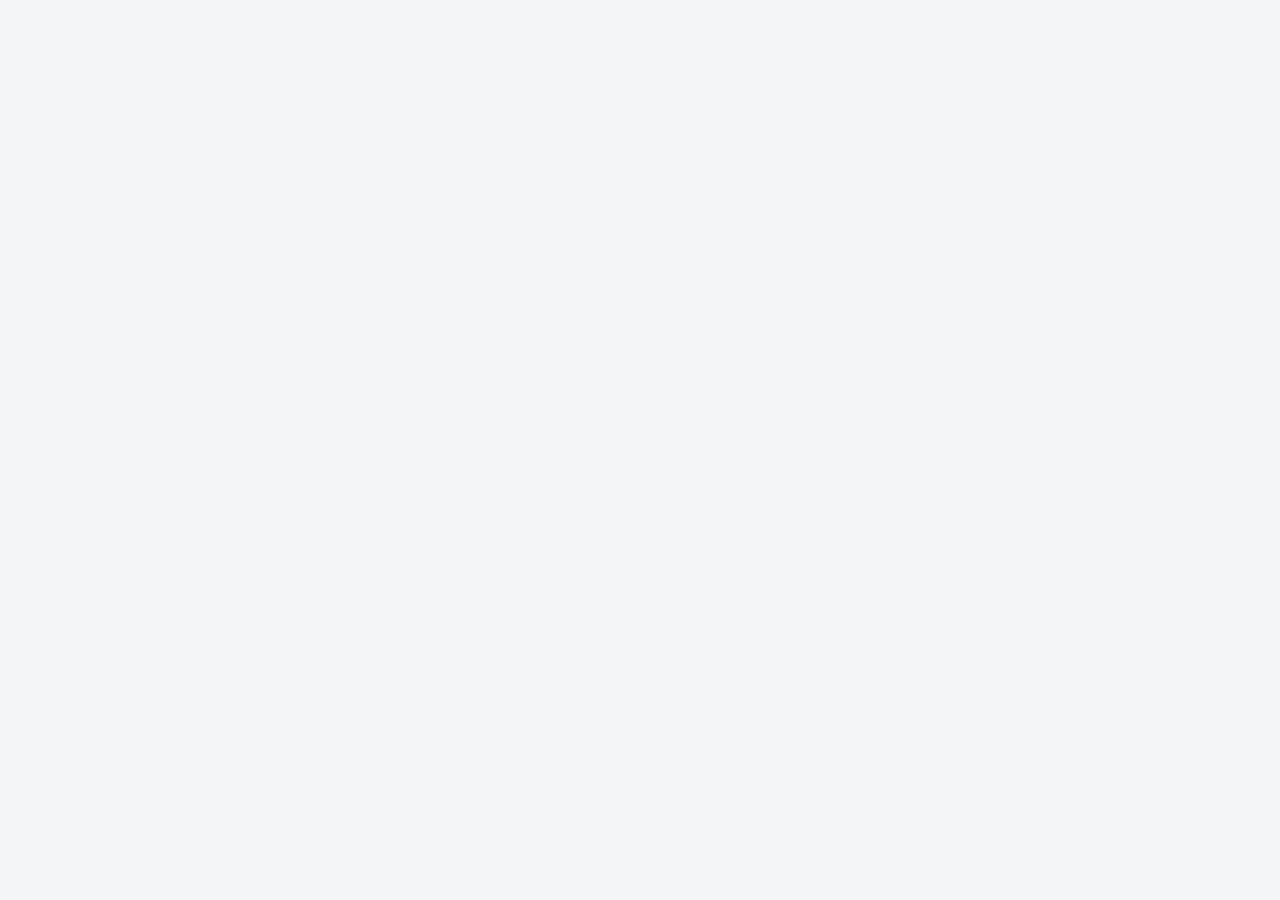
==== commit 63e7c319: "sistemata la parte legata al profilo utente e al cambio password" ====
--- a/index.html
+++ b/index.html
@@ -22,8 +22,10 @@
     <link rel="stylesheet" href="modules/records/customers.css">
     <link rel="stylesheet" href="modules/pn-warehouse/pn-warehouse.css">
     <link rel="stylesheet" href="modules/settings/company.css">
+    <link rel="stylesheet" href="modules/access/profile.css">
     <link rel="stylesheet" href="modules/access/access.css">
     <link rel="stylesheet" href="modules/access/access-new-user.css">
+    <link rel="stylesheet" href="modules/access/change-password.css">
     <link rel="stylesheet" href="modules/settings/internal-warehouse.css">
     <link rel="stylesheet" href="modules/settings/system.css">
     <link rel="stylesheet" href="modules/settings/appearance.css">
@@ -32,6 +34,8 @@
     <link rel="stylesheet" href="modules/records/customer/customer-notes.css">
     <link rel="stylesheet" href="modules/records/customer/customer-attachments.css">
     <link rel="stylesheet" href="modules/records/suppliers.css">
+    <link rel="stylesheet" href="modules/supplier-invoice/supplier-invoice-import.css">
+    <link rel="stylesheet" href="modules/purchasing-invoice/purchasing-invoice-new.css">
     <link rel="stylesheet" href="modules/bom/bom-list.css">
     <link rel="stylesheet" href="modules/items/items.css">
     <link rel="stylesheet" href="modules/items-selector/items-selector.css">
@@ -44,6 +48,10 @@
 <body>
 
     <div id="app"></div>
+
+    <script type="module" src="services/firebase/firebase-db.js"></script>
+    <script type="module" src="services/firebase/auth-api.js"></script>
+    <script type="module" src="modules/records/agents-api.js"></script>
 
     <script src="assets/libs/xlsx.full.min.js"></script>
 
@@ -79,6 +87,8 @@
     <script src="modules/sales-invoice/sales-invoice-tab.js"></script>
     <script src="modules/sales-invoice/sales-invoice-new.js"></script>
     <script src="modules/sales-invoice/sales-invoice-details.js"></script>
+    <script src="modules/supplier-invoice/supplier-invoice.js"></script>
+    <script src="modules/supplier-invoice/supplier-invoice-import.js"></script>
     <script src="modules/purchasing-invoice/purchasing-invoice.js"></script>
     <script src="modules/purchasing-invoice/purchasing-invoice-tab.js"></script>
     <script src="modules/purchasing-invoice/purchasing-invoice-new.js"></script>
@@ -124,8 +134,10 @@
     <script src="modules/core/sidebar.js"></script>
     <script src="modules/layout/layout.js"></script>
     <script src="modules/settings/company.js"></script>
+    <script src="modules/access/profile.js"></script>
     <script src="modules/access/access.js"></script>
     <script src="modules/access/access-new-user.js"></script>
+    <script src="modules/access/change-password.js"></script>
     <script src="modules/settings/system.js"></script>
     <script src="modules/settings/internal-warehouse.js"></script>
     <script src="modules/settings/appearance.js"></script>
--- a/components/button/button.css
+++ b/components/button/button.css
@@ -124,7 +124,7 @@
 
 .km-button-import:hover{
 
-    background:#fef60b;
+    background:#fd84f5bd;
 
     color:#065b03;;
 
--- a/modules/settings/company.css
+++ b/modules/settings/company.css
@@ -271,4 +271,43 @@
 
     height: 12mm;
 
+}
+
+.km-company-tip-doc-form {
+    display: block;
+    width: auto;
+}
+
+.km-company-tip.doc-field {
+    width: 100%;
+}
+
+.km-company-tip-doc-field .km-table {
+    width: auto;
+}
+
+.km-company-iva-form {
+    display: block;
+    width: auto;
+}
+
+.km-company-iva-field {
+    width: 100%;
+}
+
+.km-company-iva-field .km-table {
+    width: auto;
+}
+
+.km-company-ritenuta-form {
+    display: block;
+    width: auto;
+}
+
+.km-company-ritenuta-field {
+    width: 100%;
+}
+
+.km-company-ritenuta-field .km-table {
+    width: auto;
 }
--- a/modules/access/profile.css
+++ b/modules/access/profile.css
@@ -0,0 +1,475 @@
+/* ==========================================================================
+   KiTho Business
+   User Profile
+   ========================================================================== */
+
+.km-profile-page {
+    width: 100%;
+    max-width: 1180px;
+    margin: 0 auto;
+    padding-bottom: 48px;
+}
+
+
+/* ==========================================================================
+   HEADER
+   ========================================================================== */
+
+.km-profile-eyebrow,
+.km-profile-section-label {
+    display: block;
+    margin-bottom: 6px;
+    color: #7d8b86;
+    font-size: 11px;
+    font-weight: 700;
+    letter-spacing: 0.14em;
+    text-transform: uppercase;
+}
+
+
+.km-profile-page .km-page-header h1 {
+    margin: 0;
+}
+
+
+/* ==========================================================================
+   LAYOUT
+   ========================================================================== */
+
+.km-profile-layout {
+    display: grid;
+    grid-template-columns: 1fr;
+    gap: 18px;
+}
+
+
+/* ==========================================================================
+   HERO
+   ========================================================================== */
+
+.km-profile-hero {
+    display: flex;
+    align-items: center;
+    gap: 20px;
+
+    padding: 28px 30px;
+
+    border: 1px solid rgba(31, 101, 86, 0.10);
+    border-radius: 20px;
+
+    background:
+        linear-gradient(
+            135deg,
+            #ffffff 0%,
+            #f7faf8 100%
+        );
+
+    box-shadow:
+        0 8px 30px rgba(24, 43, 37, 0.06);
+}
+
+
+.km-profile-avatar {
+    display: flex;
+    align-items: center;
+    justify-content: center;
+
+    width: 68px;
+    height: 68px;
+
+    flex: 0 0 68px;
+
+    border-radius: 18px;
+
+    background:
+        linear-gradient(
+            135deg,
+            #1f6556,
+            #2e806e
+        );
+
+    color: #ffffff;
+
+    font-size: 21px;
+    font-weight: 700;
+    letter-spacing: 0.04em;
+
+    box-shadow:
+        0 8px 18px rgba(31, 101, 86, 0.20);
+}
+
+
+.km-profile-identity h2 {
+    margin: 0 0 5px;
+
+    color: #17241f;
+
+    font-size: 23px;
+    line-height: 1.2;
+    font-weight: 700;
+}
+
+
+.km-profile-role {
+    color: #52615b;
+    font-size: 14px;
+    font-weight: 500;
+}
+
+
+.km-profile-status {
+    display: inline-flex;
+    align-items: center;
+    gap: 7px;
+
+    margin-top: 9px;
+
+    color: #52615b;
+    font-size: 12px;
+}
+
+
+.km-profile-status-dot {
+    width: 7px;
+    height: 7px;
+
+    border-radius: 50%;
+
+    background: #35a77a;
+
+    box-shadow:
+        0 0 0 4px rgba(53, 167, 122, 0.10);
+}
+
+
+/* ==========================================================================
+   CARD
+   ========================================================================== */
+
+.km-profile-card {
+    padding: 26px 28px;
+
+    border: 1px solid rgba(24, 43, 37, 0.08);
+    border-radius: 18px;
+
+    background: #ffffff;
+
+    box-shadow:
+        0 6px 24px rgba(24, 43, 37, 0.045);
+}
+
+
+.km-profile-card-header {
+    display: flex;
+    align-items: flex-start;
+    justify-content: space-between;
+
+    gap: 20px;
+
+    margin-bottom: 22px;
+}
+
+
+.km-profile-card-header h3 {
+    margin: 0;
+
+    color: #17241f;
+
+    font-size: 17px;
+    line-height: 1.3;
+    font-weight: 700;
+}
+
+
+/* ==========================================================================
+   DATA GRID
+   ========================================================================== */
+
+.km-profile-grid {
+    display: grid;
+
+    grid-template-columns:
+        repeat(
+            2,
+            minmax(0, 1fr)
+        );
+
+    gap:
+        1px;
+
+    overflow: hidden;
+
+    border: 1px solid #edf1ef;
+    border-radius: 14px;
+
+    background: #edf1ef;
+}
+
+
+.km-profile-field {
+    min-width: 0;
+
+    display: flex;
+    flex-direction: column;
+
+    gap: 7px;
+
+    min-height: 74px;
+
+    padding: 17px 18px;
+
+    background: #ffffff;
+}
+
+.km-profile-field > span {
+    color: #7b8883;
+
+    font-size: 11px;
+    font-weight: 600;
+
+    letter-spacing: 0.03em;
+}
+
+
+.km-profile-field > strong {
+    min-width: 0;
+
+    overflow: hidden;
+
+    color: #24332d;
+
+    font-size: 14px;
+    line-height: 1.4;
+    font-weight: 600;
+
+    text-overflow: ellipsis;
+}
+
+
+.km-profile-mono {
+    font-family:
+        "SFMono-Regular",
+        Consolas,
+        "Liberation Mono",
+        monospace;
+
+    font-size: 12px !important;
+    letter-spacing: 0.01em;
+}
+
+
+/* ==========================================================================
+   ACCOUNT STATUS
+   ========================================================================== */
+
+.km-profile-state {
+    display: inline-flex;
+    align-items: center;
+
+    width: fit-content;
+
+    padding: 5px 9px;
+
+    border-radius: 999px;
+
+    font-size: 11px;
+    font-weight: 700;
+}
+
+
+.km-profile-state.is-active {
+    color: #1d7655;
+    background: #e9f7f0;
+}
+
+
+.km-profile-state.is-inactive {
+    color: #a14b4b;
+    background: #fbeeee;
+}
+
+
+/* ==========================================================================
+   SECURITY
+   ========================================================================== */
+
+.km-profile-security {
+    background:
+        linear-gradient(
+            135deg,
+            #ffffff 0%,
+            #fafcfb 100%
+        );
+}
+
+
+.km-profile-security-badge {
+    display: inline-flex;
+    align-items: center;
+    gap: 7px;
+
+    padding: 7px 10px;
+
+    border: 1px solid #e3ebe7;
+    border-radius: 999px;
+
+    color: #52615b;
+
+    background: #f8faf9;
+
+    font-size: 11px;
+    font-weight: 600;
+}
+
+
+.km-profile-security-badge span {
+    width: 6px;
+    height: 6px;
+
+    border-radius: 50%;
+
+    background: #35a77a;
+}
+
+
+.km-profile-security-content {
+    display: flex;
+    flex-direction: column;
+
+    border-top: 1px solid #edf1ef;
+}
+
+
+.km-profile-security-row {
+    display: flex;
+    align-items: center;
+    justify-content: space-between;
+
+    gap: 30px;
+
+    padding: 17px 0;
+
+    border-bottom: 1px solid #edf1ef;
+}
+
+
+.km-profile-security-row:last-child {
+    border-bottom: none;
+}
+
+
+.km-profile-security-row > div {
+    min-width: 0;
+}
+
+
+.km-profile-security-title {
+    display: block;
+
+    margin-bottom: 4px;
+
+    color: #26352f;
+
+    font-size: 13px;
+    font-weight: 650;
+}
+
+
+.km-profile-security-description {
+    display: block;
+
+    color: #7b8883;
+
+    font-size: 12px;
+    line-height: 1.5;
+}
+
+
+.km-profile-security-row > strong {
+    flex: 0 0 auto;
+
+    color: #1d7655;
+
+    font-size: 12px;
+}
+
+
+/* ==========================================================================
+   RESPONSIVE
+   ========================================================================== */
+
+@media (max-width: 760px) {
+
+    .km-profile-page {
+        padding-bottom: 30px;
+    }
+
+
+    .km-profile-hero {
+        padding: 22px;
+
+        border-radius: 16px;
+    }
+
+
+    .km-profile-avatar {
+        width: 58px;
+        height: 58px;
+
+        flex-basis: 58px;
+
+        border-radius: 15px;
+
+        font-size: 18px;
+    }
+
+
+    .km-profile-identity h2 {
+        font-size: 20px;
+    }
+
+
+    .km-profile-card {
+        padding: 21px 20px;
+
+        border-radius: 16px;
+    }
+
+
+    .km-profile-grid {
+        grid-template-columns: 1fr;
+    }
+
+    .km-profile-card-header {
+        flex-direction: column;
+        gap: 12px;
+    }
+
+
+    .km-profile-security-row {
+        align-items: flex-start;
+        flex-direction: column;
+        gap: 10px;
+    }
+
+}
+
+
+@media (prefers-reduced-motion: no-preference) {
+
+    .km-profile-card,
+    .km-profile-hero {
+        transition:
+            box-shadow 180ms ease,
+            transform 180ms ease;
+    }
+
+
+    .km-profile-card:hover {
+        transform: translateY(-1px);
+
+        box-shadow:
+            0 10px 30px rgba(24, 43, 37, 0.065);
+    }
+
+}
--- a/modules/access/change-password.css
+++ b/modules/access/change-password.css
@@ -0,0 +1,192 @@
+.km-change-password-page {
+    width: 100%;
+    max-width: 760px;
+    margin: 0 auto;
+    padding-bottom: 48px;
+}
+
+
+.km-change-password-card {
+    padding: 30px;
+
+    border: 1px solid rgba(24, 43, 37, 0.08);
+    border-radius: 20px;
+
+    background: #ffffff;
+
+    box-shadow:
+        0 8px 30px rgba(24, 43, 37, 0.055);
+}
+
+
+.km-change-password-intro {
+    display: flex;
+    align-items: center;
+    gap: 18px;
+
+    padding-bottom: 25px;
+
+    border-bottom: 1px solid #edf1ef;
+}
+
+
+.km-change-password-icon {
+    display: flex;
+    align-items: center;
+    justify-content: center;
+
+    width: 54px;
+    height: 54px;
+
+    flex: 0 0 54px;
+
+    border-radius: 16px;
+
+    background: #eef6f3;
+
+    font-size: 23px;
+}
+
+
+.km-change-password-intro h2 {
+    margin: 0 0 5px;
+
+    color: #17241f;
+
+    font-size: 18px;
+}
+
+
+.km-change-password-intro p {
+    margin: 0;
+
+    color: #7b8883;
+
+    font-size: 13px;
+    line-height: 1.5;
+}
+
+
+.km-change-password-form {
+    display: flex;
+    flex-direction: column;
+
+    gap: 18px;
+
+    padding-top: 25px;
+}
+
+
+.km-change-password-field {
+    display: flex;
+    flex-direction: column;
+
+    gap: 7px;
+}
+
+
+.km-change-password-field label {
+    color: #52615b;
+
+    font-size: 12px;
+    font-weight: 650;
+}
+
+
+.km-change-password-field input {
+    width: 100%;
+    box-sizing: border-box;
+
+    padding: 12px 14px;
+
+    border: 1px solid #dfe7e3;
+    border-radius: 10px;
+
+    outline: none;
+
+    background: #fbfcfc;
+
+    color: #24332d;
+
+    font-family: inherit;
+    font-size: 14px;
+
+    transition:
+        border-color 160ms ease,
+        box-shadow 160ms ease,
+        background 160ms ease;
+}
+
+
+.km-change-password-field input:focus {
+    border-color: #6ca797;
+
+    background: #ffffff;
+
+    box-shadow:
+        0 0 0 3px rgba(31, 101, 86, 0.08);
+}
+
+
+.km-change-password-message {
+    min-height: 18px;
+
+    font-size: 12px;
+    line-height: 1.5;
+}
+
+
+.km-change-password-message.is-error {
+    color: #a14b4b;
+}
+
+
+.km-change-password-message.is-success {
+    color: #1d7655;
+}
+
+
+.km-change-password-message.is-loading {
+    color: #7b8883;
+}
+
+
+.km-change-password-actions {
+    display: flex;
+    justify-content: flex-end;
+
+    gap: 10px;
+
+    padding-top: 7px;
+}
+
+
+@media (max-width: 600px) {
+
+    .km-change-password-page {
+        padding-bottom: 30px;
+    }
+
+
+    .km-change-password-card {
+        padding: 22px;
+
+        border-radius: 16px;
+    }
+
+
+    .km-change-password-intro {
+        align-items: flex-start;
+    }
+
+
+    .km-change-password-actions {
+        flex-direction: column-reverse;
+    }
+
+
+    .km-change-password-actions .km-button {
+        width: 100%;
+    }
+
+}
--- a/modules/supplier-invoice/supplier-invoice-import.css
+++ b/modules/supplier-invoice/supplier-invoice-import.css
@@ -0,0 +1,436 @@
+/* ==========================================================================
+   FATTURA FORNITORE
+   Documento A4
+   ========================================================================== */
+
+.km-supplier-invoice {
+    width: 210mm;
+    min-height: 297mm;
+    box-sizing: border-box;
+
+    margin: 0 auto;
+    padding: 16mm;
+
+    background: #ffffff;
+    color: #222222;
+
+    font-family: Arial, Helvetica, sans-serif;
+    font-size: 11px;
+    line-height: 1.4;
+}
+
+
+/* ==========================================================================
+   TESTATA
+   ========================================================================== */
+
+.km-supplier-invoice-header {
+    display: flex;
+    justify-content: space-between;
+    align-items: flex-start;
+
+    padding-bottom: 8mm;
+    border-bottom: 1px solid #222222;
+}
+
+.km-supplier-invoice-title {
+    font-size: 22px;
+    font-weight: 700;
+    letter-spacing: 0.4px;
+}
+
+.km-supplier-invoice-document-type {
+    margin-top: 4px;
+
+    color: #666666;
+    font-size: 12px;
+}
+
+.km-supplier-invoice-header-data {
+    display: flex;
+    gap: 12mm;
+}
+
+.km-supplier-invoice-header-data > div {
+    display: flex;
+    flex-direction: column;
+    gap: 2px;
+}
+
+.km-supplier-invoice-header-data span {
+    color: #777777;
+    font-size: 9px;
+    text-transform: uppercase;
+}
+
+.km-supplier-invoice-header-data strong {
+    font-size: 13px;
+}
+
+
+/* ==========================================================================
+   FORNITORE / DESTINATARIO
+   ========================================================================== */
+
+.km-supplier-invoice-parties {
+    display: grid;
+    grid-template-columns: minmax(0, 1fr) minmax(0, 1fr);
+    gap: 10mm;
+
+    width: 100%;
+    margin-top: 8mm;
+    padding-bottom: 8mm;
+
+    box-sizing: border-box;
+
+    border-bottom: 1px solid #cccccc;
+}
+
+.km-supplier-invoice-party {
+    min-width: 0;
+    padding: 4mm;
+
+    border: 1px solid #d8d8d8;
+    background: #fafafa;
+}
+
+.km-supplier-invoice-party-title {
+    margin-bottom: 4px;
+
+    color: #666666;
+    font-size: 9px;
+    font-weight: 700;
+    letter-spacing: 0.6px;
+}
+
+.km-supplier-invoice-party-name {
+    margin-bottom: 4px;
+
+    font-size: 13px;
+    font-weight: 700;
+}
+
+
+/* ==========================================================================
+   SEZIONI
+   ========================================================================== */
+
+.km-supplier-invoice-section {
+    margin-top: 8mm;
+}
+
+.km-supplier-invoice-section-title {
+    margin-bottom: 3mm;
+
+    font-size: 11px;
+    font-weight: 700;
+    letter-spacing: 0.3px;
+}
+
+
+/* ==========================================================================
+   TABELLE
+   ========================================================================== */
+
+.km-supplier-invoice-table {
+    width: 100%;
+
+    border-collapse: collapse;
+    table-layout: fixed;
+}
+
+.km-supplier-invoice-table th,
+.km-supplier-invoice-table td {
+    border: 1px solid #d5d5d5;
+}
+
+.km-supplier-invoice-table th {
+    padding: 5px;
+
+    background: #eeeeee;
+
+    font-size: 9px;
+    font-weight: 700;
+    text-align: left;
+}
+
+.km-supplier-invoice-table td {
+    padding: 5px;
+
+    vertical-align: top;
+
+    overflow-wrap: anywhere;
+}
+
+.km-supplier-invoice-table tbody tr:nth-child(even) {
+    background: #fafafa;
+}
+
+
+/* ==========================================================================
+   COLONNE RIGHE
+   ========================================================================== */
+
+.km-supplier-invoice-table .col-line {
+    width: 5%;
+}
+
+.km-supplier-invoice-table .col-code {
+    width: 14%;
+}
+
+.km-supplier-invoice-table .col-description {
+    width: 27%;
+}
+
+.km-supplier-invoice-table .col-quantity {
+    width: 7%;
+}
+
+.km-supplier-invoice-table .col-um {
+    width: 6%;
+}
+
+.km-supplier-invoice-table .col-price {
+    width: 12%;
+}
+
+.km-supplier-invoice-table .col-discount {
+    width: 9%;
+}
+
+.km-supplier-invoice-table .col-total {
+    width: 12%;
+}
+
+.km-supplier-invoice-table .col-vat {
+    width: 8%;
+}
+
+
+/* ==========================================================================
+   ALLINEAMENTI
+   ========================================================================== */
+
+.text-right {
+    text-align: right;
+}
+
+.text-center {
+    text-align: center;
+}
+
+
+/* ==========================================================================
+   RIEPILOGO IVA / TOTALI
+   ========================================================================== */
+
+.km-supplier-invoice-bottom {
+    display: grid;
+    grid-template-columns: minmax(0, 1fr) 65mm;
+    gap: 8mm;
+
+    margin-top: 8mm;
+}
+
+.km-supplier-invoice-totals {
+    padding: 5mm;
+
+    border: 1px solid #cccccc;
+    background: #fafafa;
+}
+
+.km-supplier-invoice-totals > div {
+    display: flex;
+    justify-content: space-between;
+    gap: 10px;
+
+    padding: 4px 0;
+
+    border-bottom: 1px solid #e5e5e5;
+}
+
+.km-supplier-invoice-totals > div:last-child {
+    margin-top: 4px;
+    padding-top: 7px;
+
+    border-top: 2px solid #222222;
+    border-bottom: none;
+
+    font-size: 13px;
+    font-weight: 700;
+}
+
+.km-supplier-invoice-totals strong {
+    white-space: nowrap;
+}
+
+
+/* ==========================================================================
+   RIGHE VUOTE
+   ========================================================================== */
+
+.km-supplier-invoice-empty {
+    padding: 8px !important;
+
+    color: #777777;
+    text-align: center;
+}
+
+
+/* ==========================================================================
+   DATI ELETTRONICI
+   ========================================================================== */
+
+.km-supplier-invoice-electronic {
+    display: flex;
+    flex-wrap: wrap;
+    gap: 8mm;
+
+    margin-top: 10mm;
+    padding-top: 5mm;
+
+    border-top: 1px solid #cccccc;
+
+    color: #555555;
+    font-size: 9px;
+}
+
+
+/* ==========================================================================
+   PREVIEW
+   ========================================================================== */
+
+#km-supplier-invoice-preview {
+    position: fixed;
+    inset: 0;
+
+    z-index: 999999;
+
+    overflow: auto;
+
+    padding: 30px;
+    box-sizing: border-box;
+
+    background: #eeeeee;
+}
+
+#km-supplier-invoice-preview .km-supplier-invoice {
+    margin: 0 auto;
+
+    background: #ffffff;
+
+    box-shadow: 0 4px 18px rgba(0, 0, 0, 0.15);
+}
+
+
+/* ==========================================================================
+   STAMPA
+   ========================================================================== */
+
+@media print {
+
+    @page {
+        size: A4;
+        margin: 0;
+    }
+
+    html,
+    body {
+        margin: 0;
+        padding: 0;
+
+        background: #ffffff;
+    }
+
+    #km-supplier-invoice-preview {
+        position: static;
+
+        width: auto;
+        min-height: auto;
+
+        padding: 0;
+
+        overflow: visible;
+
+        background: #ffffff;
+    }
+
+    #km-supplier-invoice-preview .km-supplier-invoice {
+        width: 210mm;
+        min-height: 297mm;
+
+        margin: 0 auto;
+        padding: 16mm;
+
+        box-shadow: none;
+    }
+}
+
+/* ==========================================================================
+   INFORMAZIONI AGGIUNTIVE
+   ========================================================================== */
+
+.km-supplier-invoice-additional-info {
+
+    display: grid;
+
+    grid-template-columns:
+        1fr
+        1fr;
+
+    gap: 8mm;
+
+    margin-top: 10mm;
+
+    padding-top: 8mm;
+
+    border-top:
+        1px solid #cccccc;
+
+}
+
+
+.km-supplier-invoice-info-block {
+
+    min-width: 0;
+
+}
+
+
+.km-supplier-invoice-info-title {
+
+    margin-bottom: 5px;
+
+    padding-bottom: 4px;
+
+    border-bottom:
+        1px solid #dddddd;
+
+    font-size: 11px;
+
+    font-weight: 700;
+
+    letter-spacing: 0.6px;
+
+    color: #666666;
+
+}
+
+
+.km-supplier-invoice-info-row {
+
+    margin-bottom: 4px;
+
+    font-size: 11px;
+
+    line-height: 1.45;
+
+}
+
+
+.km-supplier-invoice-info-row strong {
+
+    font-weight: 700;
+
+}
--- a/modules/purchasing-invoice/purchasing-invoice-new.css
+++ b/modules/purchasing-invoice/purchasing-invoice-new.css
@@ -0,0 +1,234 @@
+/* ==========================================================================
+   NUOVA FATTURA DI ACQUISTO
+   ========================================================================== */
+
+.km-purchasing-invoice-new {
+    width: 100%;
+}
+
+
+/* ==========================================================================
+   CONTENITORE FORM
+   ========================================================================== */
+
+.km-purchasing-invoice-new .km-form-container {
+    width: 100%;
+    max-width: 1100px;
+    margin: 0 auto;
+}
+
+
+/* ==========================================================================
+   SEZIONI
+   ========================================================================== */
+
+.km-purchasing-invoice-new .km-form-section {
+    margin-bottom: 24px;
+    padding: 20px 22px;
+    background: #ffffff;
+    border: 1px solid #e1e5ea;
+    border-radius: 10px;
+    box-shadow: 0 2px 8px rgba(0, 0, 0, 0.04);
+}
+
+
+.km-purchasing-invoice-new .km-form-section-title {
+    margin-bottom: 18px;
+    padding-bottom: 10px;
+
+    border-bottom: 1px solid #e5e8ec;
+
+    font-size: 15px;
+    font-weight: 700;
+    letter-spacing: 0.02em;
+    color: #263238;
+}
+
+
+/* ==========================================================================
+   GRIGLIA
+   ========================================================================== */
+
+.km-purchasing-invoice-new .km-form-grid {
+    display: grid;
+    grid-template-columns: repeat(2, minmax(0, 1fr));
+    gap: 18px 22px;
+}
+
+
+/* ==========================================================================
+   CAMPI
+   ========================================================================== */
+
+.km-purchasing-invoice-new .km-form-field {
+    display: flex;
+    flex-direction: column;
+    gap: 7px;
+}
+
+
+.km-purchasing-invoice-new .km-form-field label {
+    font-size: 13px;
+    font-weight: 600;
+    color: #4b5563;
+}
+
+
+.km-purchasing-invoice-new .km-form-field input,
+.km-purchasing-invoice-new .km-form-field select,
+.km-purchasing-invoice-new .km-form-field textarea {
+    width: 100%;
+    box-sizing: border-box;
+
+    padding: 10px 12px;
+
+    border: 1px solid #cfd6dd;
+    border-radius: 7px;
+
+    background: #ffffff;
+
+    color: #1f2933;
+
+    font-family: inherit;
+    font-size: 14px;
+
+    transition:
+        border-color 0.15s ease,
+        box-shadow 0.15s ease,
+        background-color 0.15s ease;
+}
+
+
+.km-purchasing-invoice-new .km-form-field input:focus,
+.km-purchasing-invoice-new .km-form-field select:focus,
+.km-purchasing-invoice-new .km-form-field textarea:focus {
+    outline: none;
+
+    border-color: #4f7cac;
+
+    box-shadow: 0 0 0 3px rgba(79, 124, 172, 0.12);
+}
+
+
+/* ==========================================================================
+   FORNITORE
+   ========================================================================== */
+
+.km-purchasing-invoice-new .km-form-field select {
+    cursor: pointer;
+}
+
+
+.km-purchasing-invoice-new .km-form-field input[readonly] {
+    background: #f5f7f9;
+    color: #5b6570;
+    cursor: default;
+}
+
+
+/* ==========================================================================
+   DATI ANAGRAFICI DEL FORNITORE
+   ========================================================================== */
+
+.km-purchasing-invoice-new .km-supplier-data {
+    display: grid;
+    grid-template-columns: repeat(2, minmax(0, 1fr));
+    gap: 14px 22px;
+}
+
+
+.km-purchasing-invoice-new .km-supplier-data .km-form-field {
+    min-width: 0;
+}
+
+
+/* ==========================================================================
+   NOTE
+   ========================================================================== */
+
+.km-purchasing-invoice-new .km-form-field textarea {
+    min-height: 110px;
+    resize: vertical;
+    line-height: 1.5;
+}
+
+
+/* Se il campo note occupa una riga intera */
+
+.km-purchasing-invoice-new .km-form-field-full {
+    grid-column: 1 / -1;
+}
+
+
+/* ==========================================================================
+   AZIONI
+   ========================================================================== */
+
+.km-purchasing-invoice-new .km-form-actions {
+    display: flex;
+    justify-content: flex-end;
+    align-items: center;
+
+    gap: 10px;
+
+    margin-top: 8px;
+    padding-top: 18px;
+
+    border-top: 1px solid #e5e8ec;
+}
+
+
+/* ==========================================================================
+   DATI FATTURA
+   ========================================================================== */
+
+.km-purchasing-invoice-new .km-invoice-main-data {
+    display: grid;
+    grid-template-columns:
+        minmax(0, 1fr)
+        minmax(0, 1fr)
+        minmax(0, 1fr);
+
+    gap: 18px 22px;
+}
+
+
+/* ==========================================================================
+   RESPONSIVE
+   ========================================================================== */
+
+@media (max-width: 900px) {
+
+    .km-purchasing-invoice-new .km-form-container {
+        max-width: none;
+    }
+
+    .km-purchasing-invoice-new .km-invoice-main-data {
+        grid-template-columns: repeat(2, minmax(0, 1fr));
+    }
+
+}
+
+
+@media (max-width: 700px) {
+
+    .km-purchasing-invoice-new .km-form-grid,
+    .km-purchasing-invoice-new .km-supplier-data,
+    .km-purchasing-invoice-new .km-invoice-main-data {
+        grid-template-columns: 1fr;
+    }
+
+    .km-purchasing-invoice-new .km-form-field-full {
+        grid-column: auto;
+    }
+
+    .km-purchasing-invoice-new .km-form-actions {
+        justify-content: stretch;
+        flex-direction: column-reverse;
+    }
+
+    .km-purchasing-invoice-new .km-form-actions .km-button {
+        width: 100%;
+    }
+
+}
